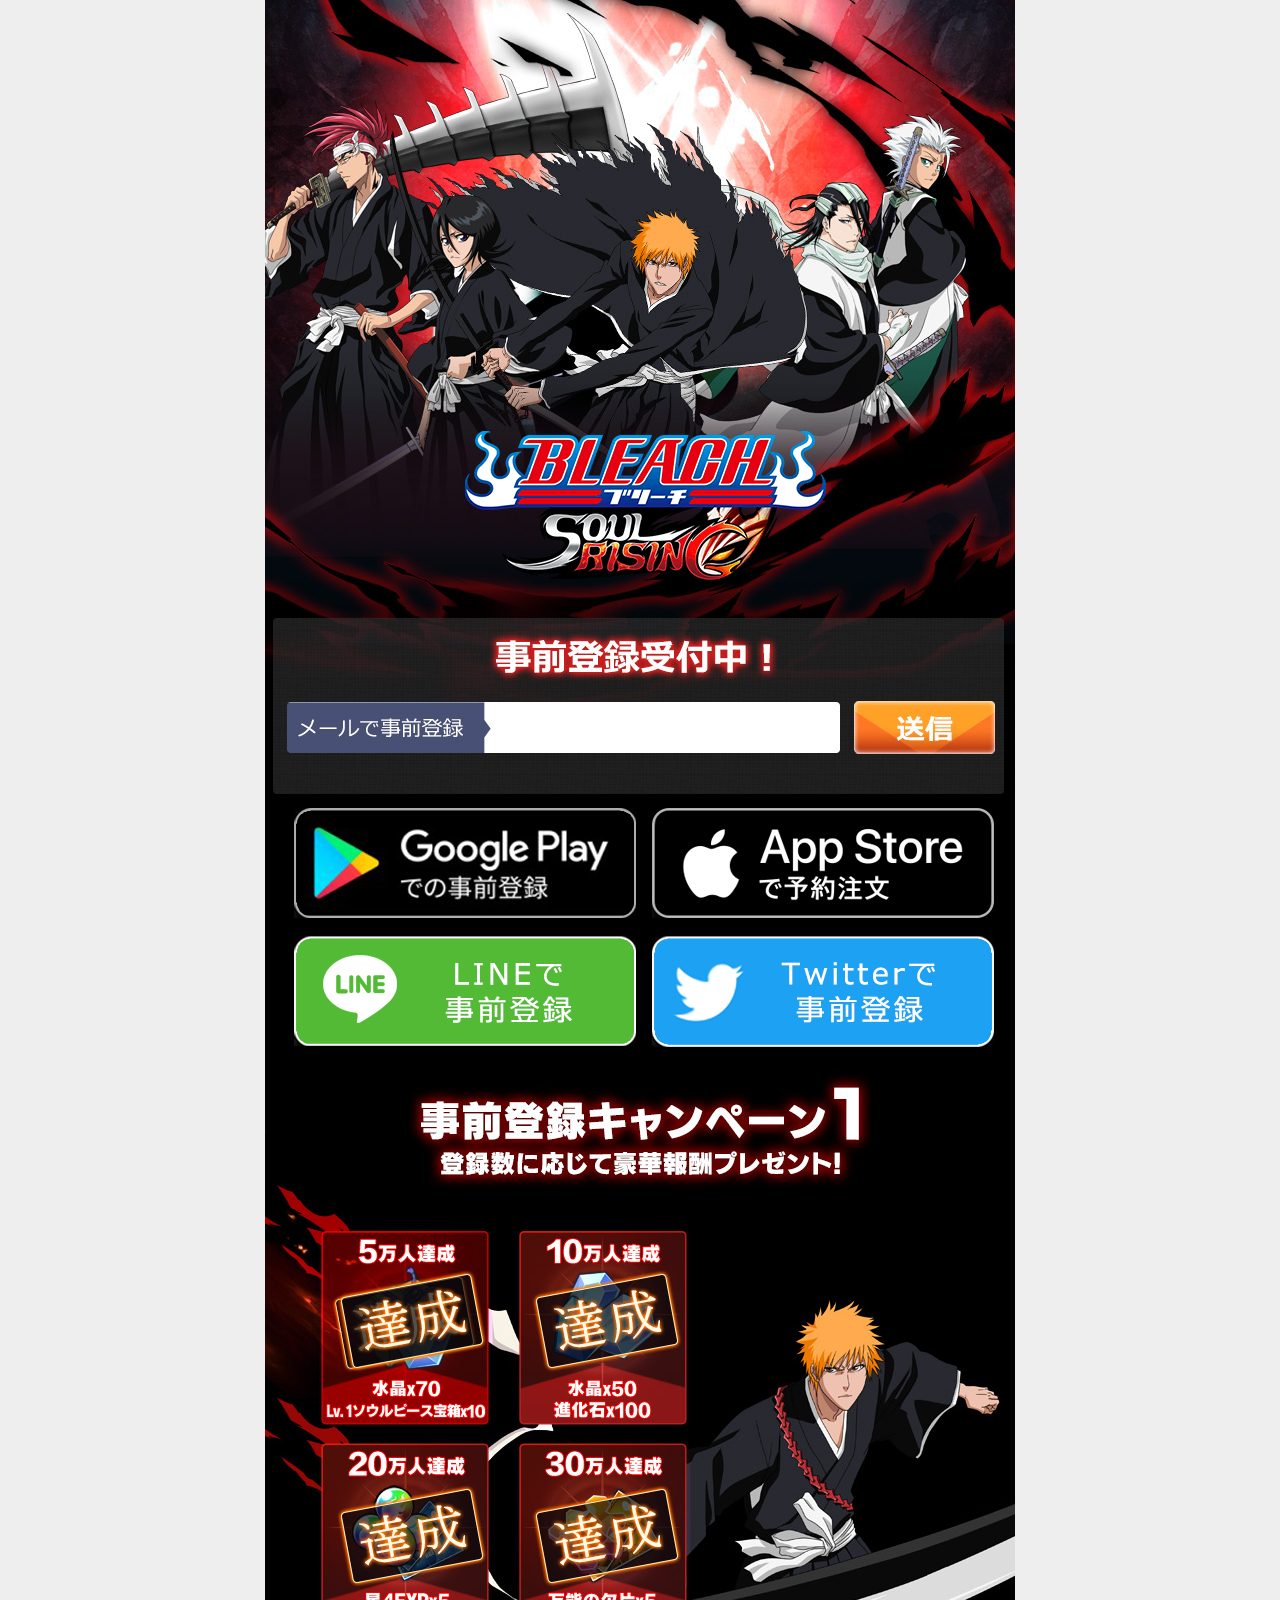
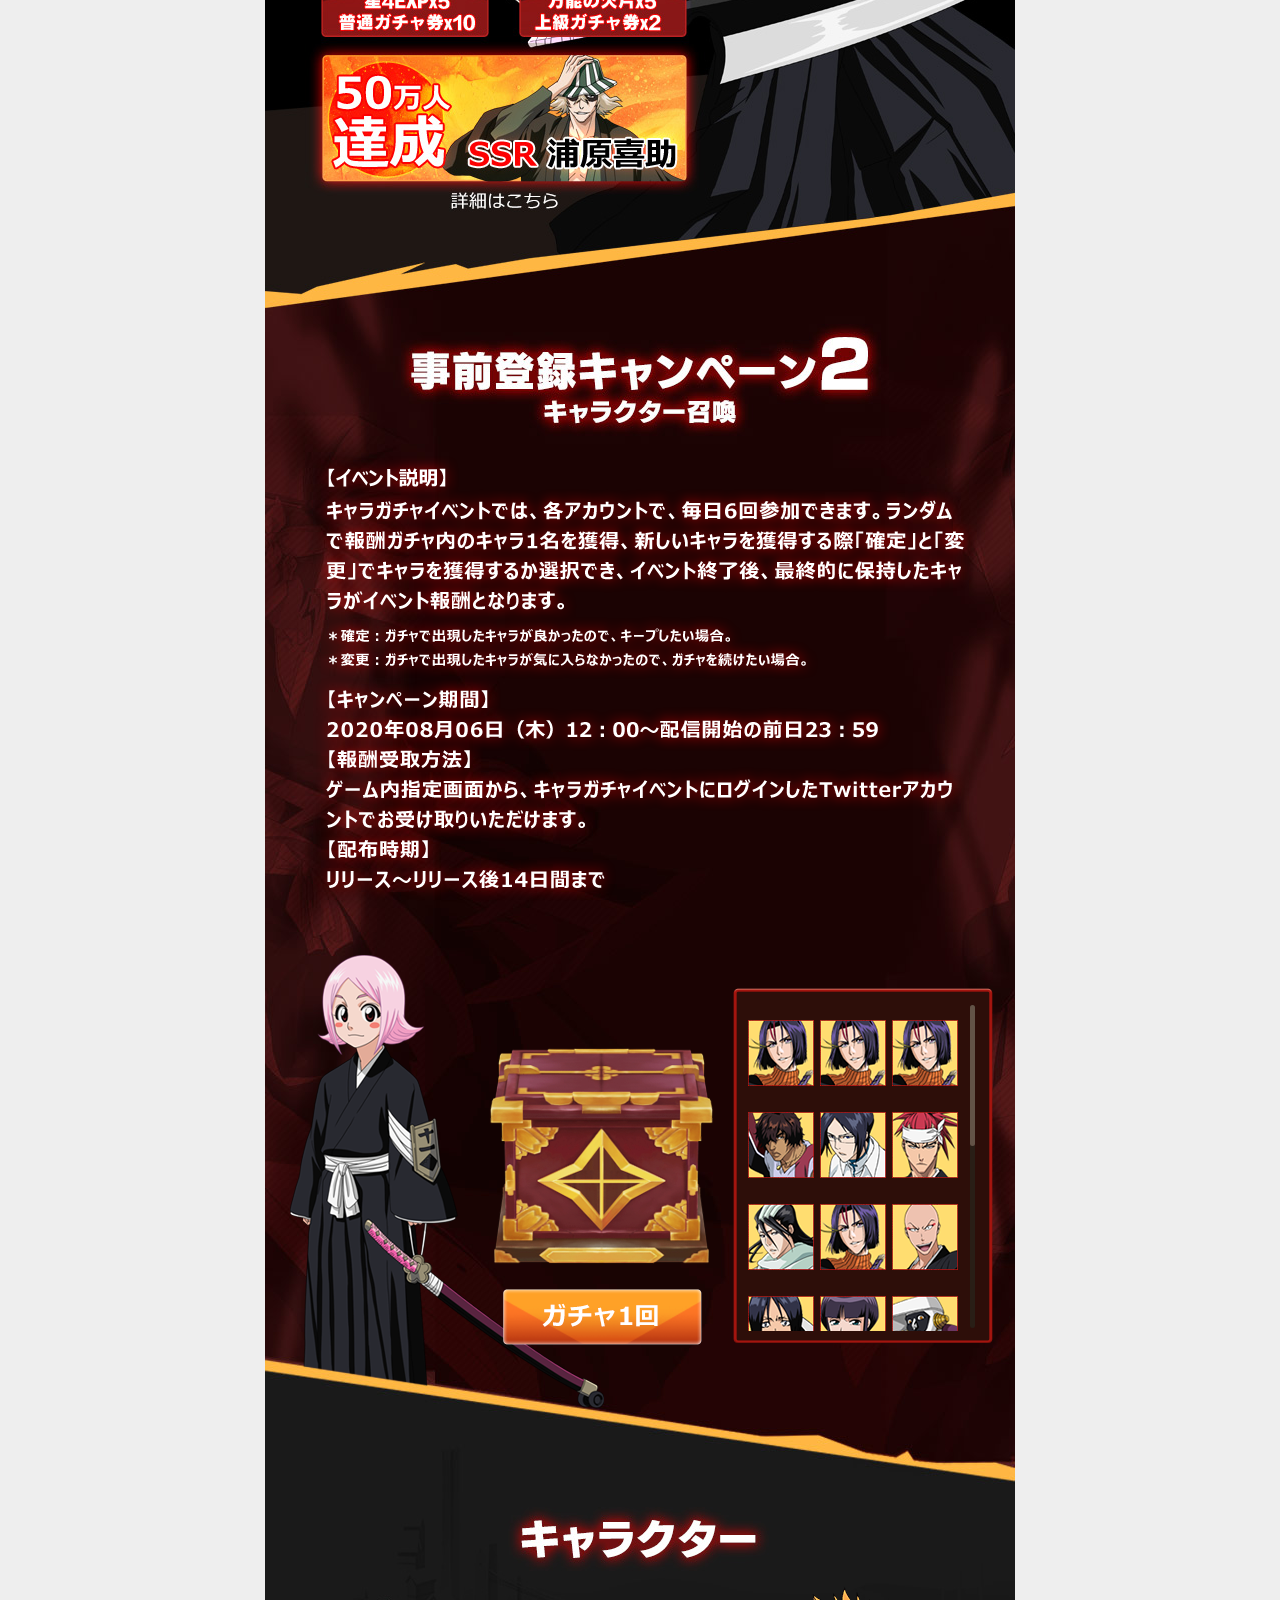
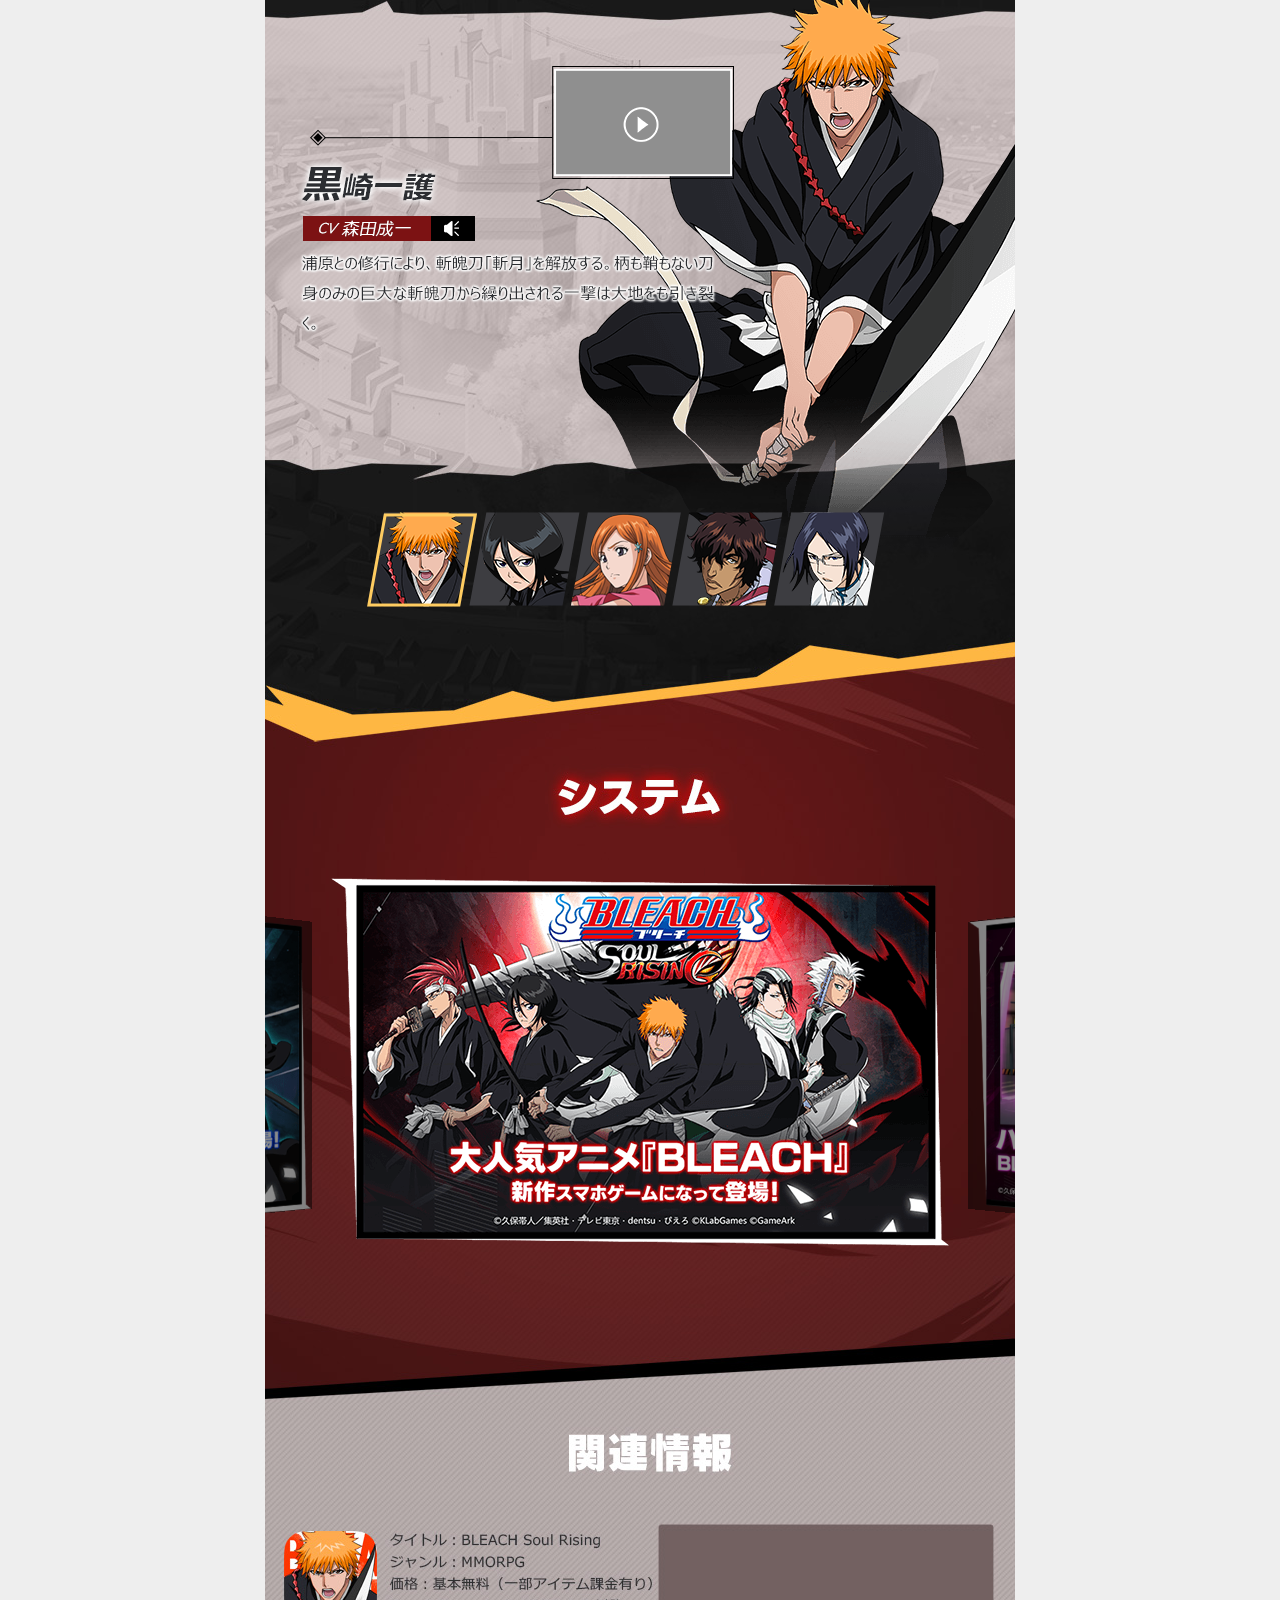
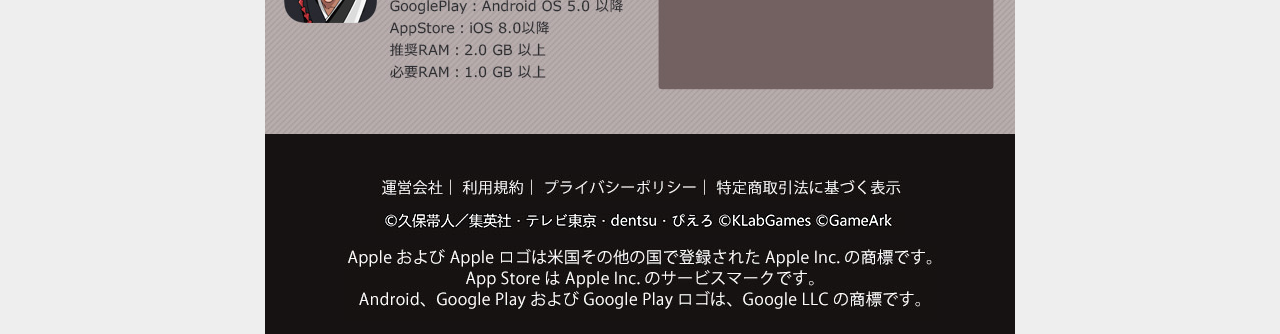
==== index.html @ 1d44ab7c "s" ====
<!DOCTYPE html>    
<html>
<head>
<meta charset="utf-8" />
<meta name="viewport" content="width=device-width,initial-scale=1, maximum-scale=1, minimum-scale=1, user-scalable=no">
<meta name="keywords" content=""/>
<meta name="description" content="">
<title>日文死神111</title>

<link rel="stylesheet" href="css/swiper-bundle.min.css">
<style>
	/* .scrollwrap{width:264px; padding-top:17px;height:358px; background:yellowgreen; position:absolute;top:20px;right:20px;box-sizing:border-box;z-index:2;}  */
	.scrollwrap{width:264px; padding-top:17px;height:358px; background:url(images/scroll_bg_03.png); position:absolute;top:685px;right:20px;box-sizing:border-box;z-index:2;}
    .scrollone  {width:230px;height: 329px;}
    .scrollone .swiper-slide {height: auto; -webkit-box-sizing: border-box; box-sizing: border-box; padding: 0x; font-size: 18px;}
    .scrollone .swiper-slide p img{margin-right:6px;margin-bottom:3px;}
  </style>
<link rel="stylesheet" type="text/css"  href="css/colorbox.css">
<link rel="stylesheet" type="text/css" href="css/index.css" />
</head>
<body>
		<!--点击发送信息没input输入-->
	<div class="tc_wrong">    
		<div class="closed"><img src="images/close.png" alt=""></div>
	</div>
	<!--点击发送信息没input没有输入-->
	<div class="tc_loser" >    
		<div class="closed"><img src="images/close.png" alt=""></div>
	</div>

	<div class="tc_loser_red">    
		<div class="closed"><img src="images/close.png" alt=""></div>
	</div>
	<!--点击发送信息input输入内容-->
	<div class="tc_succes">    
		<div class="closed"><img src="images/close.png" alt=""></div>
		<div class="tc_ico">
			<a href="#" style="margin-right:10px;"> <img src="images/tc_lose_img1.png"/></a><a href="#"><img src="images/tc_lose_img2.png"/></a>
		</div>
	</div>
	<!--达成部分下面详细信息-->
	<div class="tc_detail" >    
		<div class="closed"><img src="images/close.png" alt=""></div>
	</div>
	<!--没有登录twitter提示-->
	<div class="tc_twitter" >    
		<div class="closed"><img src="images/close.png" alt=""></div>
		<div class="btn_twitter">
			<img src="images/twitter.png"/>
		</div>
	</div>
	<!--今日达到上限提示-->
	<div class="tc_topvalue">    
		<div class="closed"><img src="images/close.png" alt=""></div>
	</div>
	<!--需要确认提示-->
	<div class="tc_confirm" >    
		<div class="closed"><img src="images/close.png" alt=""></div>
		<div class="btn_confirm">
			<img src="images/tc_btn_sure.png"/><img src="images/tc_btn_quxiao.png"/>
		</div>
	</div>

	<!--需要确认提示1-->
	<div class="tc_confirm_1" >    
		<div class="closed"><img src="images/close.png" alt=""></div>
		<div class="btn_confirm">
			<img src="images/tc_btn_sure.png"/><img src="images/tc_btn_quxiao.png"/>
		</div>
	</div>

	<div class="masked"></div>
	<div class="login_box">    
		<div class="closed"><img src="images/close.png" alt=""></div>
		<div class="login_content" >
			<div  class="login_left"><img src="images/small_tip1.png"/><img src="images/card_01.png"/></div>
			<div  class="login_center"><img src="images/small_tip2.png"/><img src="images/card_02.png"/></div>
			<div  class="login_right">
				<p><a href="#" ><img src="images/tc_ico_sure.png"/></a></p>
				<p><a href="#"><img src="images/tc_ico_change.png"/></a></p>
			</div>

		</div>
	</div>
	<!--第一屏幕 --> 
	<div class="page1" id="section1">
		<div class="logo animated  fadeInDown"><a href="index.html"><img src="images/logo.png"></a></div>
		<div class="input1" >
            <P ><input name="" type="text"  class="text_content1"/></P>
        </div>
		<div class="login_btn"><a class="send" href="javascript:void(0)"></a></div>
        <div class="page1_ico_bg">
			<a href="#" target="_blank" class="one1"><img src="images/phone_btn_gg.png"/></a>
			<a href="#" target="_blank" class="one2"><img src="images/phone_btn_app.png" /></a>
			<a href="#" target="_blank" class="one3"><img src="images/phone_btn_line.png"/></a>
			<a href="#" target="_blank" class="one3"><img src="images/phone_btn_twitter.png"/></a>
        </div>
	</div>
	<!--第二屏幕 --> 
	<div class="page2" id="section2">
		<div class="da_cheng01"><img src="images/dacheng.png" ></div>
		<div class="da_cheng02"><img src="images/dacheng.png" ></div>
		<div class="da_cheng03"><img src="images/dacheng.png" ></div>
		<div class="da_cheng04"><img src="images/dacheng.png" ></div> 
		<div class="details"><a href="javascript:void(0)"></a></div> 
	</div>
	<!--第三屏幕 --> 
	<div class="page3" id="section3">
		<div class="box_video">
			<div class="click_btn"><img src="images/box_btn.png"></div>
			<div class="text"><img src="images/text.png"></div>
			<div class="box_img"><img src="images/box_one.png"></div>
			<div class="card_role">
				<img src="images/role_01.png">
			</div>
		</div>
		<div class="scrollwrap">
			<div class="swiper-container scrollone">
				<div class="swiper-wrapper">
				<div class="swiper-slide">
					<p><img src="images/8.png"><img src="images/8.png"><img src="images/8.png"></p>
					<p><img src="images/4.png"><img src="images/5.png"><img src="images/6.png"></p>
					<p><img src="images/7.png"><img src="images/8.png"><img src="images/9.png"></p>
					<p><img src="images/10.png"><img src="images/11.png"><img src="images/12.png"></p>
					<p><img src="images/13.png"><img src="images/14.png"><img src="images/15.png"></p>
					<p><img src="images/16.png"><img src="images/17.png"><img src="images/18.png"></p>
					<p><img src="images/19.png"><img src="images/20.png"><img src="images/21.png"></p>
					<p><img src="images/22.png"><img src="images/23.png"></p>
				</div>
				</div>
				<!-- Add Scroll Bar -->
				<div class="swiper-scrollbar"></div>
			</div>
		  </div>
    </div>
	<!--第四屏幕 --> 
	<div class="page4" id="section4">
		<div class="main_center">
			<div class="game_roles">
				<div class="swiper-container roles_wrap">
					<div class="swiper-wrapper">
						<div class="swiper-slide slide1">
							<div class="role_info">
								<a class="videoBtn  video1" href="https://v.qq.com/iframe/player.html?vid=o0892o8pdxt&tiny=0&auto=0" ><img src="images/video_bg.png"></a>
							</div>
							<div class="role_jineng role_jineng1">
								<a href="javascript:void(0)"  class="video audio0" ></a>
								
							</div>
							<img src="images/page3_renwu_01.png" class="role_img1 role_img"/>
						</div>
						<div class="swiper-slide slide2">
							<div class="role_info">
								 <a class="videoBtn  video1" href="https://v.qq.com/iframe/player.html?vid=o0892b658h4&tiny=0&auto=0" ><img src="images/video_bg.png"></a>
							</div>
							<div class="role_jineng role_jineng2">
							   <a href="javascript:void(0)"  class="video audio1"></a>
							</div>
							<img src="images/page3_renwu_02.png" class="role_img2 role_img"/>
						</div>
						<div class="swiper-slide slide3">
							<div class="role_info">
								 <a class="videoBtn  video1" href="https://v.qq.com/iframe/player.html?vid=f0369vjbire&tiny=0&auto=0" ><img src="images/video_bg.png"></a>
							</div>
							<div class="role_jineng role_jineng3">	<a href="javascript:void(0)"  class="video audio2"></a></div>
							<img src="images/page3_renwu_03.png" class="role_img3 role_img"/>
						</div>
						<div class="swiper-slide slide4">
							<div class="role_info">
								<a class="videoBtn  video1" href="https://v.qq.com/iframe/player.html?vid=b08922rmpab&tiny=0&auto=0" ><img src="images/video_bg.png"></a>
							</div>
							<div class="role_jineng role_jineng4">	<a href="javascript:void(0)"  class="video audio3"></a></div>
							<img src="images/page3_renwu_04.png" class="role_img4 role_img"/>
						</div>
						<div class="swiper-slide slide5">
							<div class="role_info">
								<a class="videoBtn  video1" href="https://v.qq.com/iframe/player.html?vid=g0892vx3985&tiny=0&auto=0" ><img src="images/video_bg.png"></a>
							</div>
							<div class="role_jineng role_jineng5">	<a href="javascript:void(0)"  class="video audio4"></a></div>
							<img src="images/page3_renwu_05.png" class="role_img5 role_img"/>
						</div>
						
					</div>
					<!-- <div class="swiper-button-next"></div>
					<div class="swiper-button-prev"></div> -->
				</div>
				<div class="swiper_list">
					<ul class="swiper_dock_list">
						<li> 
							<a href="javascript:void(0)"><img class="icon on " src="images/small_hover_01.png"/></a>
						</li>
						<li>
							<a href="javascript:void(0)"><img class="icon" src="images/small_hover_02.png"/></a>
						</li>
						<li>
							<a href="javascript:void(0)"><img class="icon" src="images/small_hover_03.png"/></a>
						</li>
						<li>
							<a href="javascript:void(0)"><img class="icon" src="images/small_hover_04.png"/></a>
						</li>
						<li>
							<a href="javascript:void(0)"><img class="icon" src="images/small_hover_05.png"/></a>
						</li>
		
					</ul>
				</div>
			</div>
		</div>
	</div>
	<!--第五屏幕 --> 
	 <div class="page5" id="section5">
		<div class="main_center">
			<div class="swiper-container box3">
				<div class="swiper-wrapper">
				  <div class="swiper-slide"><img src="images/fot_pic1.png" data-url="#"> </div>
				  <div class="swiper-slide"><img src="images/fot_pic2.png" data-url="#"> </div>
				  <div class="swiper-slide"><img src="images/fot_pic3.png" data-url="#"></div>
				  <div class="swiper-slide"><img src="images/fot_pic4.png" data-url="#"></div>
				  <div class="swiper-slide"><img src="images/fot_pic5.png" data-url="#"> </div>
				</div>
				<div class="swiper-pagination"></div>
			  </div>
			</div>
		</div>
	</div> 
	<!--第六屏幕 --> 
	<div class="page6" id="section6">
	  <div class="main_center">
			<div class='twitter_box'>
				<iframe src="https://twitter.com/iryu_cone" style="border: medium none; overflow: hidden; width:100%; height:100%;" allowtransparency="true" frameborder="0" ></iframe>
			</div></div>
	</div>
	<!--第七屏幕 --> 
	<div class="page7">
		<div class="flex">
			<div class="footer_nav">
				<a href="http://www.koramgame.co.jp/?act=service.aboutus" target="_blank"><img src="images/footer_nav_01.jpg"></a> 
				<a href="http://www.koramgame.co.jp/?act=service.terms" target="_blank"><img src="images/footer_nav_02.jpg"></a> 
				<a href="http://www.koramgame.co.jp/?act=service.privacy" target="_blank"><img src="images/footer_nav_03.jpg"></a> 
				<a href="http://www.koramgame.co.jp/?act=service.sfyq" target="_blank"><img src="images/footer_nav_04.jpg"></a>
			</div>
		   <div><img src="images/footer_01.jpg"></div>
		   <div><img src="images/footer_02.jpg"></div>
	 </div>
	<div id="top-back"><a href="#section1">頂部</a></div> 
	<script type="text/javascript" src="js/jquery-1.10.1.min.js"></script>
	<script type="text/javascript" src="js/swiper-bundle.min.js"></script>
	<script type="text/javascript" src="js/jquery.colorbox.js"></script>
	<script type="text/javascript" src="js/common.js"></script>  
	<script>
		var swiper = new Swiper('.box3', {
        effect: 'coverflow',
        grabCursor: true,
        centeredSlides: true,
		slidesPerView: 'auto',
		pagination: '.swiper-pagination',
        paginationClickable: true,
        loop : true,
        initialSlide :0
    });
		var swiper1 = new Swiper('.scrollone', {
		direction: 'vertical',
		slidesPerView: 'auto',
		freeMode: true,
		scrollbar: {
			el: '.swiper-scrollbar',
			//	hide: true,
		},
		mousewheel: true,
		});
	</script>
</body>
</html>
---- css/colorbox.css ----
/*
    Colorbox Core Style:
    The following CSS is consistent between example themes and should not be altered.
*/
#colorbox, #cboxOverlay, #cboxWrapper{position:absolute; top:0; left:0; z-index:999999; overflow:hidden; -webkit-transform: translate3d(0,0,0);}
#cboxWrapper {max-width:none;}
#cboxOverlay{position:fixed; width:100%; height:100%;}
#cboxMiddleLeft, #cboxBottomLeft{clear:left;}
#cboxContent{position:relative;}
#cboxLoadedContent{overflow:hidden; -webkit-overflow-scrolling: touch;}
#cboxTitle{margin:0;}
#cboxLoadingOverlay, #cboxLoadingGraphic{position:absolute; top:0; left:0; width:100%; height:100%;}
#cboxPrevious, #cboxNext, #cboxClose, #cboxSlideshow{cursor:pointer;}
.cboxPhoto{float:left; margin:auto; border:0; display:block; max-width:none; -ms-interpolation-mode:bicubic;}
.cboxIframe{width:100%; height:100%; display:block; border:0; padding:0; margin:0;}
#colorbox, #cboxContent, #cboxLoadedContent{box-sizing:content-box; -moz-box-sizing:content-box; -webkit-box-sizing:content-box;}

/* 
    User Style:
    Change the following styles to modify the appearance of Colorbox.  They are
    ordered & tabbed in a way that represents the nesting of the generated HTML.
*/
#cboxOverlay{background:#000; opacity: 0.9; filter: alpha(opacity = 90);}
#colorbox{outline:0;}
    #cboxContent{margin-top:32px; overflow:visible;/* background:#000;*/}
      /*  .cboxIframe{background:#fff;}*/
        #cboxError{padding:50px; border:1px solid #ccc;}
        #cboxLoadedContent{/*background:#000;*/ padding:1px;}
        #cboxLoadingGraphic{background:url(images/loading.gif) no-repeat center center;}
        #cboxLoadingOverlay{background:#000;}
        #cboxTitle{position:absolute; top:-22px; left:0; color:#000;}
        #cboxCurrent{position:absolute; top:-22px; right:205px; text-indent:-9999px;}

        /* these elements are buttons, and may need to have additional styles reset to avoid unwanted base styles */
        #cboxPrevious, #cboxNext, #cboxSlideshow, #cboxClose {border:0; padding:0; margin:0; overflow:visible; text-indent:-9999px; width:20px; height:20px; position:absolute; top:-20px; background: url(../images/controls.png) no-repeat 0 0;}
        
        /* avoid outlines on :active (mouseclick), but preserve outlines on :focus (tabbed navigating) */
        #cboxPrevious:active, #cboxNext:active, #cboxSlideshow:active, #cboxClose:active {outline:0;}

        #cboxPrevious{background-position:0px 0px; right:44px;}
        #cboxPrevious:hover{background-position:0px -25px;}
        #cboxNext{background-position:-25px 0px; right:22px;}
        #cboxNext:hover{background-position:-25px -25px;}
        #cboxClose{background-position:-50px 0px; right:0;}
        #cboxClose:hover{background-position:-50px -25px;}
        .cboxSlideshow_on #cboxPrevious, .cboxSlideshow_off #cboxPrevious{right:66px;}
        .cboxSlideshow_on #cboxSlideshow{background-position:-75px -25px; right:44px;}
        .cboxSlideshow_on #cboxSlideshow:hover{background-position:-100px -25px;}
        .cboxSlideshow_off #cboxSlideshow{background-position:-100px 0px; right:44px;}
        .cboxSlideshow_off #cboxSlideshow:hover{background-position:-75px -25px;}
---- css/index.css ----
﻿@charset "utf-8";
html,
body {
  position: relative;
  height: 100%;
}

body {
  background: #eee;
  font-family: Helvetica Neue, Helvetica, Arial, sans-serif;
  font-size: 14px;
  color: #000;
  margin: 0;
  padding: 0;
}
/*body{ margin:0; padding:0; font:normal 100% "Microsoft YaHei",\5b8b\4f53,Arial, Helvetica, sans-serif; -webkit-tap-highlight-color: rgba(0,0,0,0);}
 div,p,ul,ol,li,dl,dt,dd,h1,h2,h3,h4,h5,h6,form,input,select,textarea,table,td{ margin:0; padding:0;}.clearfix:after {content:"";display:block;height:0;clear:both;} 
.clearfix {zoom:1;}
.pub_clr{clear:both;font-size:0;height:0;line-height:0;overflow:hidden;}
.auto{left: 50%; -webkit-transform:translate(-50%,0); -moz-transform:translate(-50%,0); -ms-transform:translate(-50%,0); -o-transform:translate(-50%,0); transform:translate(-50%,0);}
.box_justify{ display: -webkit-box; display: -moz-box; display: -o-box; display: -ms-box; -webkit-box-pack:justify; -moz-box-pack:justify; -o-box-pack:justify; -ms-box-pack:justify; box-pack:justify;} */
area{outline:none;}
img{ border:0;}
ol,ul,li{list-style:none;}
a{ text-decoration:none; outline:none;}
.closed{position: absolute;top:6px; right:8px;}
.closed img{transition: all 0.3s;}
.closed img:hover{transform:rotate(90deg);}
/*第一屏*/
body{ max-width: 750px; width: 750px; font-size: 14px; margin:0 auto;}
.page1{width:750px; height:1068px;background: url(../images/phone_bg_01.jpg); position: relative;}
.page1_ico_bg{width:750px; position: absolute; top: 803px; left: 0px; display: flex; justify-content:space-between; flex-wrap: wrap;}
.logo{position: absolute; top:426px; left: 200px;}
.input1 {height: 44px; width: 309px;position: absolute; top: 705px;left: 248px; }
.text_content1{width:309px; height:44px; line-height:44px; background:none; font-size:24px; float:left; border:none; overflow:hidden; text-align:center; }
.login_btn a{position: absolute;top: 699px; left: 613px; width: 122px; height: 42px; display: block;}
/*第二屏*/
.page2{width:750px; height:832px;background: url(../images/phone_bg_02.jpg); position: relative;}
.da_cheng01{position:absolute; top:200px; left:70px; width:149px; height:105px;}
.da_cheng02{position:absolute; top:200px; left:265px;width:149px; height:105px;}
.da_cheng03{position:absolute; top:415px; left:70px;width:149px; height:105px; }
.da_cheng04{position:absolute; top:415px; left:265px; width:149px; height:105px;}
.details a{position:absolute; top:712px; left:94px; width:317px; height:58px; display: block; cursor: pointer; z-index:10;}
/*第三屏*/

.click_btn{position:absolute; bottom:148px; left: 220px; z-index:3;}
.box_img{position:absolute; bottom:220px; left: 220px;z-index:3;}
.text{position: absolute; top:144px; left: 41px;z-index:1;}

/*第四屏*/
.main_center{width: 750px;position: relative;margin: 0 auto;}
.page4{width:750px; height:850px;background: url(../images/phone_bg_04.jpg); position: relative;margin-top:-1px;}
.game_roles{width:750px; height:800px; position:relative; }
.game_roles .swiper-slide{width:640px; height:864px; position:relative;}
.role_info{position:absolute; top:153px; left:30px; z-index:1000;width:496px; opacity:0; -webkit-transform:translate(-100%, 0); transform:translate(-100%, 0); -webkit-transition:all 0.3s; transition:all 0.3s; z-index:99;}
.role_jineng1 {width:426px;  height:213px; position:relative; z-index:1000;top:240px;margin-left:30px; background:url(../images/yinpin_01.png); opacity:0;  -webkit-transform:translate(-100%, 0); transform: translate(-100%, 0); -webkit-transition:all 0.3s; transition:all 0.3s;}
.role_jineng2 {width:426px; height:213px;  position:relative; z-index:1000; top:240px;margin-left:30px; background:url(../images/yinpin_02.png); opacity:0;  -webkit-transform:translate(-100%, 0); transform: translate(-100%, 0); -webkit-transition:all 0.3s; transition:all 0.3s;}
.role_jineng3 {width:426px; height:213px;  position:relative; z-index:1000;top:240px; margin-left:30px;background:url(../images/yinpin_03.png); opacity:0;  -webkit-transform:translate(-100%, 0); transform: translate(-100%, 0); -webkit-transition:all 0.3s; transition:all 0.3s;}
.role_jineng4 {width:426px; height:213px; position:relative;  z-index:1000;top:240px;margin-left:30px;background:url(../images/yinpin_04.png); opacity:0;  -webkit-transform:translate(-100%, 0); transform: translate(-100%, 0); -webkit-transition:all 0.3s; transition:all 0.3s;}
.role_jineng5 {width:426px; height:213px;  position:relative;  z-index:1000;top:240px;margin-left:30px; background:url(../images/yinpin_05.png); opacity:0;  -webkit-transform:translate(-100%, 0); transform: translate(-100%, 0); -webkit-transition:all 0.3s; transition:all 0.3s;}
.page_4 .swiper-button-next{background:url(../images/right_row.png);width:72px; height:101px; position: absolute; top: 460px;right:150px;}
.page_4 .swiper-button-prev{background:url(../images/left_row.png);width:72px; height:101px;position: absolute; top: 460px;left:150px;}
.role_img1{position:absolute; top:0px; right:0px; opacity:0;  -webkit-transform:translate(100%, 0); transform: translate(100%, 0); -webkit-transition:all 0.3s; transition:all 0.3s;}
.role_img2{position:absolute; top:0px; right:0px; opacity:0; -webkit-transform:translate(100%, 0); transform: translate(100%, 0); -webkit-transition:all 0.3s; transition:all 0.3s;}
.role_img3{position:absolute; top:0px; right:0px; opacity:0; -webkit-transform:translate(100%, 0); transform: translate(100%, 0); -webkit-transition:all 0.3s; transition:all 0.3s;}
.role_img4{position:absolute; top:0px; right:0px; opacity:0; -webkit-transform:translate(100%, 0); transform: translate(100%, 0); -webkit-transition:all 0.3s; transition:all 0.3s;}
.role_img5{position:absolute; top:0px; right:0px; opacity:0; -webkit-transform:translate(100%, 0); transform: translate(100%, 0); -webkit-transition:all 0.3s; transition:all 0.3s;}

.game_roles .swiper_dock_list li:nth-child(1),.game_roles .swiper_dock_list li:nth-child(2),.game_roles .swiper_dock_list li:nth-child(3),.game_roles .swiper_dock_list li:nth-child(4),.game_roles .swiper_dock_list li:nth-child(5){width:111px; height:94px; cursor:pointer; }
.game_roles .swiper_dock_list li:nth-child(1){position: absolute; top:5px; left:2px;}
.game_roles .swiper_dock_list li:nth-child(2){position: absolute; top:5px; left:104px;}
.game_roles .swiper_dock_list li:nth-child(3){position: absolute; top:5px; left:205px;}
.game_roles .swiper_dock_list li:nth-child(4){position: absolute; top:5px; left:308px;}
.game_roles .swiper_dock_list li:nth-child(5){position: absolute; top:5px; left:409px;}
.game_roles .swiper_dock_list li img{display:none;}
.game_roles .swiper_dock_list li .icon.on{display:block;}
.game_roles .swiper-slide-active .role_info{-webkit-transform: translate(0, 0); transform: translate(0, 0); -webkit-transition: all 0.3s; transition: all 0.3s; opacity:1;}
.game_roles .swiper-slide-active .role_img{opacity:1; -webkit-transform:translate(0, 0); transform: translate(0, 0); -webkit-transition: all 0.3s; transition: all 0.3s;}
.game_roles .swiper-slide-active .role_jineng{opacity:1; -webkit-transform:translate(0, 0); transform: translate(0, 0); -webkit-transition: all 0.5s; transition: all 0.5s;}
a.video{    position: absolute; top: 71px;left: 135px;width: 50px;height: 30px;display: block;cursor: pointer;}
.swiper_list{position:absolute;bottom:90px;left:100px;}
/* .main_tro{position: absolute; top:190px; left: 15px; width:708px; height: 544px; }
.main_tro .page4_tro_swiper{width:708px; height:441px ;}
.main_tro .swiper-pagination{position:relative;width:708px; display: flex;}
.page4_pagination span{display:block;width:185px; height:107px;opacity:1; border-radius:0; background:none}
.page4_pagination span.swiper-pagination-bullet-active{display:block;width:185px; height:107px; opacity:0.9;box-shadow:0 0 10px #000;}
 */
/*第五屏*/
.page5{ background:url(../images/phone_bg_05.jpg) center center no-repeat; height:556px; padding-top:100px;margin-top:-1px;}
.box3 {width: 750px;padding-bottom:30px;margin:0 auto;}
.box3 .swiper-slide {background-position: center;background-size: cover;width:620px;height: 368px;/*cursor:e-resize*/ margin:30px 0;}
.box3 .swiper-slide img{width:620px;height: 368px;}
.box3 .swiper-pagination-bullet {width:12px;height:12px;cursor:pointer;overflow:hidden;display:inline-block;margin:0 10px;opacity:1;	background:url(../images/active_hover1.png) no-repeat;font-size: 0;}
.box3 .swiper-pagination-bullet-active {	background:url(../images/active_hover.png) no-repeat;width:68px;border-radius:0%;}
/*第六屏幕*/ 
.page6{ background:url(../images/phone_bg_06.jpg) center center no-repeat; height:331px;margin-top:-1px;}
.twitter_box{width:319px; height: 156px; position: absolute; top:124px;right:30px;}
/*第七屏幕*/  
.page7{width:100%;height:160px;background:#161212; padding-top:40px;}
.page7 .flex{ text-align: center;}
.page7 div{margin-bottom: 8px;}
/*返回顶部*/ 

/*各种弹框*/ 
.masked{background: rgba(0,0,0,0.8);position: fixed; display:none;width:100%;height:100%;left:0;top:0; z-index:11;}
.login_box{width: 600px;position: fixed;color:#fff;top:50%;left:50%;transform:translate(-50%,-50%);padding:20px;display:none;z-index:12; transition: all 0.3s;}
.login_content{width:600px; margin:0 auto; display: flex; justify-content: space-between;}
.closed{float: right; height: 50px;margin-bottom: 10px;}
.closed img{transition: all 0.3s;}
.closed img:hover{transform:rotate(90deg);}


.tc_loser{width: 366px; height:67px;background:url(../images/tc_cg_tip.png) no-repeat;position: fixed;color:#fff;top:50%;left:50%;transform:translate(-50%,-50%);z-index:12; transition: all 0.3s; display: none;}
.tc_loser_red{width: 366px; height:67px;background:url(../images/tc_cg_red.png)  no-repeat;position: fixed;color:#fff;top:50%;left:50%;transform:translate(-50%,-50%);z-index:12; transition: all 0.3s;display: none;}

.tc_twitter{width: 368px; height:172px;background:url(../images/tc_bg_43.png)  no-repeat;position: fixed;color:#fff;top:50%;left:50%;transform:translate(-50%,-50%);z-index:12; transition: all 0.3s;display: none;}
.btn_twitter{display: flex;width: 363px; justify-content: center; margin-top: 100px;}

.tc_topvalue{width: 368px; height:67px;background:url(../images/tc_bg_50.png)  no-repeat;position: fixed;color:#fff;top:50%;left:50%;transform:translate(-50%,-50%);z-index:12; transition: all 0.3s;display: none;}



/*后面添加的样式都在这里*/


  .tc_detail{width: 588px; height:638px;background:url(../images/tc_detail.png)  no-repeat;position: fixed;color:#fff;top:50%;left:50%;transform:translate(-50%,-50%);z-index:12; transition: all 0.3s;display: none;}

  .tc_confirm_1{width: 366px; height:162px;background:url(../images/tc_tip.png)  no-repeat;position: fixed;color:#fff;top:50%;left:50%;transform:translate(-50%,-50%);z-index:12; transition: all 0.3s;display: none;}
  .btn_confirm{display: flex;width: 363px; justify-content: center; margin-top: 100px;}


.tc_confirm{width: 366px; height:162px;background:url(../images/tc_fim.png)  no-repeat;position: fixed;color:#fff;top:50%;left:50%;transform:translate(-50%,-50%);z-index:12; transition: all 0.3s;display: none;}
.btn_confirm{display: flex;width: 363px; justify-content: center; margin-top: 100px;}
  

.tc_succes{width: 366px; height:242px;background:url(../images/tc_succes.png)  no-repeat;position: fixed;color:#fff;top:50%;left:50%;transform:translate(-50%,-50%);z-index:12; transition: all 0.3s;display: none;}
.tc_ico{display: flex;width: 366px; justify-content: center; margin-top: 168px;}

.tc_wrong{width: 366px; height:113px;background:url(../images/tc_wrong.png)  no-repeat;position: fixed;color:#fff;top:50%;left:50%;transform:translate(-50%,-50%);z-index:12; transition: all 0.3s;display: none;}



.scrollone  {width:230px;height: 329px;}
.scrollone .swiper-slide {height: auto; -webkit-box-sizing: border-box; box-sizing: border-box; padding: 0x;}
.scrollone .swiper-slide p img{margin-right:6px;margin-bottom:3px;}
.game_roles .swiper_dock_list{ width:520px; height:101px;position:relative;background:url(../images/small_btn_03.png) no-repeat; z-index:10; margin:0 auto;}

/* .nav_ico{position: absolute; left: 0;top:0;width:79px; height: 79px; cursor: pointer;;}
.sidenav  a{  display:block; height:27px;}
.sidenav  a.nav_01{position:absolute; top:9px; left:14px;width:99px; background:url(../images/nav_01.png) no-repeat;}
.sidenav  a.nav_02{position:absolute; top:62px; left:14px;width:218px; background:url(../images/nav_02.png) no-repeat;}
.sidenav  a.nav_03{position:absolute; top:123px; left:14px;width:137px;  background:url(../images/nav_03.png) no-repeat;}
.sidenav  a.nav_04{position:absolute; top:187px; left:14px;width:105px;  background:url(../images/nav_04.png) no-repeat;}
.sidenav a.nav_05{position:absolute; top:248px; left:14px;width:106px;  background:url(../images/nav_05.png) no-repeat;}
.sidenav  a.nav_01:hover,.sidenav  a.nav_01.on{ background:url(../images/nav_01_hover.png) no-repeat;}
.sidenav  a.nav_02:hover,.sidenav  a.nav_02.on{ background:url(../images/nav_02_hover.png) no-repeat;}
.sidenav  a.nav_03:hover,.sidenav  a.nav_03.on{ background:url(../images/nav_03_hover.png) no-repeat;}
.sidenav  a.nav_04:hover,.sidenav  a.nav_04.on{ background:url(../images/nav_04_hover.png) no-repeat;}
.sidenav  a.nav_05:hover,.sidenav  a.nav_05.on{ background:url(../images/nav_05_hover.png) no-repeat;}
.sidenav { height: 316px; width: 0px; position: fixed; z-index: 111111; top: 0;  left: 80px; background: url(../images/nav_bg_02.png) no-repeat; 
 overflow-x: hidden; transition: 0.5s;  padding-top: 60px;}
.sidenav a {text-decoration: none;font-size: 25px; color: #fff;display: block;transition: 0.3s;}
.sidenav a:hover, .offcanvas a:focus{color: #f1f1f1;}
.sidenav .closebtn {position: absolute; top: 0;right: 25px; font-size: 46px; margin-left: 50px;}
@media screen and (max-height: 450px) {.sidenav {padding-top: 15px;}.sidenav a {font-size: 18px;}}
#inline_content{ background:url(../images/input_cg.jpg);width:790px; height: 416px; overflow: hidden; position:relative;}
.one{position:absolute; bottom:10px;left:10px; }
.two{position:absolute; bottom:10px; left:210px;}
.three{position:absolute; bottom:10px; left:395px;}
.four{position:absolute; bottom:10px;left:590px;} 
.tcmain{width:264px; padding-top:10px;height:357px; background:url(../images/scroll_bg_03.png); position:absolute;top:473px;right:20px;box-sizing:border-box;text-align:center; z-index:2;}
#tc-wrapper1{ height: 336px; position: relative;width:90%;margin:0 auto;}
 .num-list li img{margin-bottom:4px;margin-right: 10px;}

*/


.card_role{position: absolute; bottom:54px; left:0px;z-index:1;}
.page3{width:750px; height:1200px;background: url(../images/phone_bg_03.jpg); position: relative;}

.login_right{height:200px; padding-top: 122px;}
.login_right p:first-child{margin-bottom: 10px;}

#top-back{ position:fixed; bottom:50px; right:50px; width:50px; height:74px; color:#fff; background:url(../images/top.png); text-align:center; line-height:50px; z-index:9;}
#top-back a{color:#fff;width:50px; height:74px; display: block;}
.text{position: absolute; top:156px; left: 41px;z-index:1;}
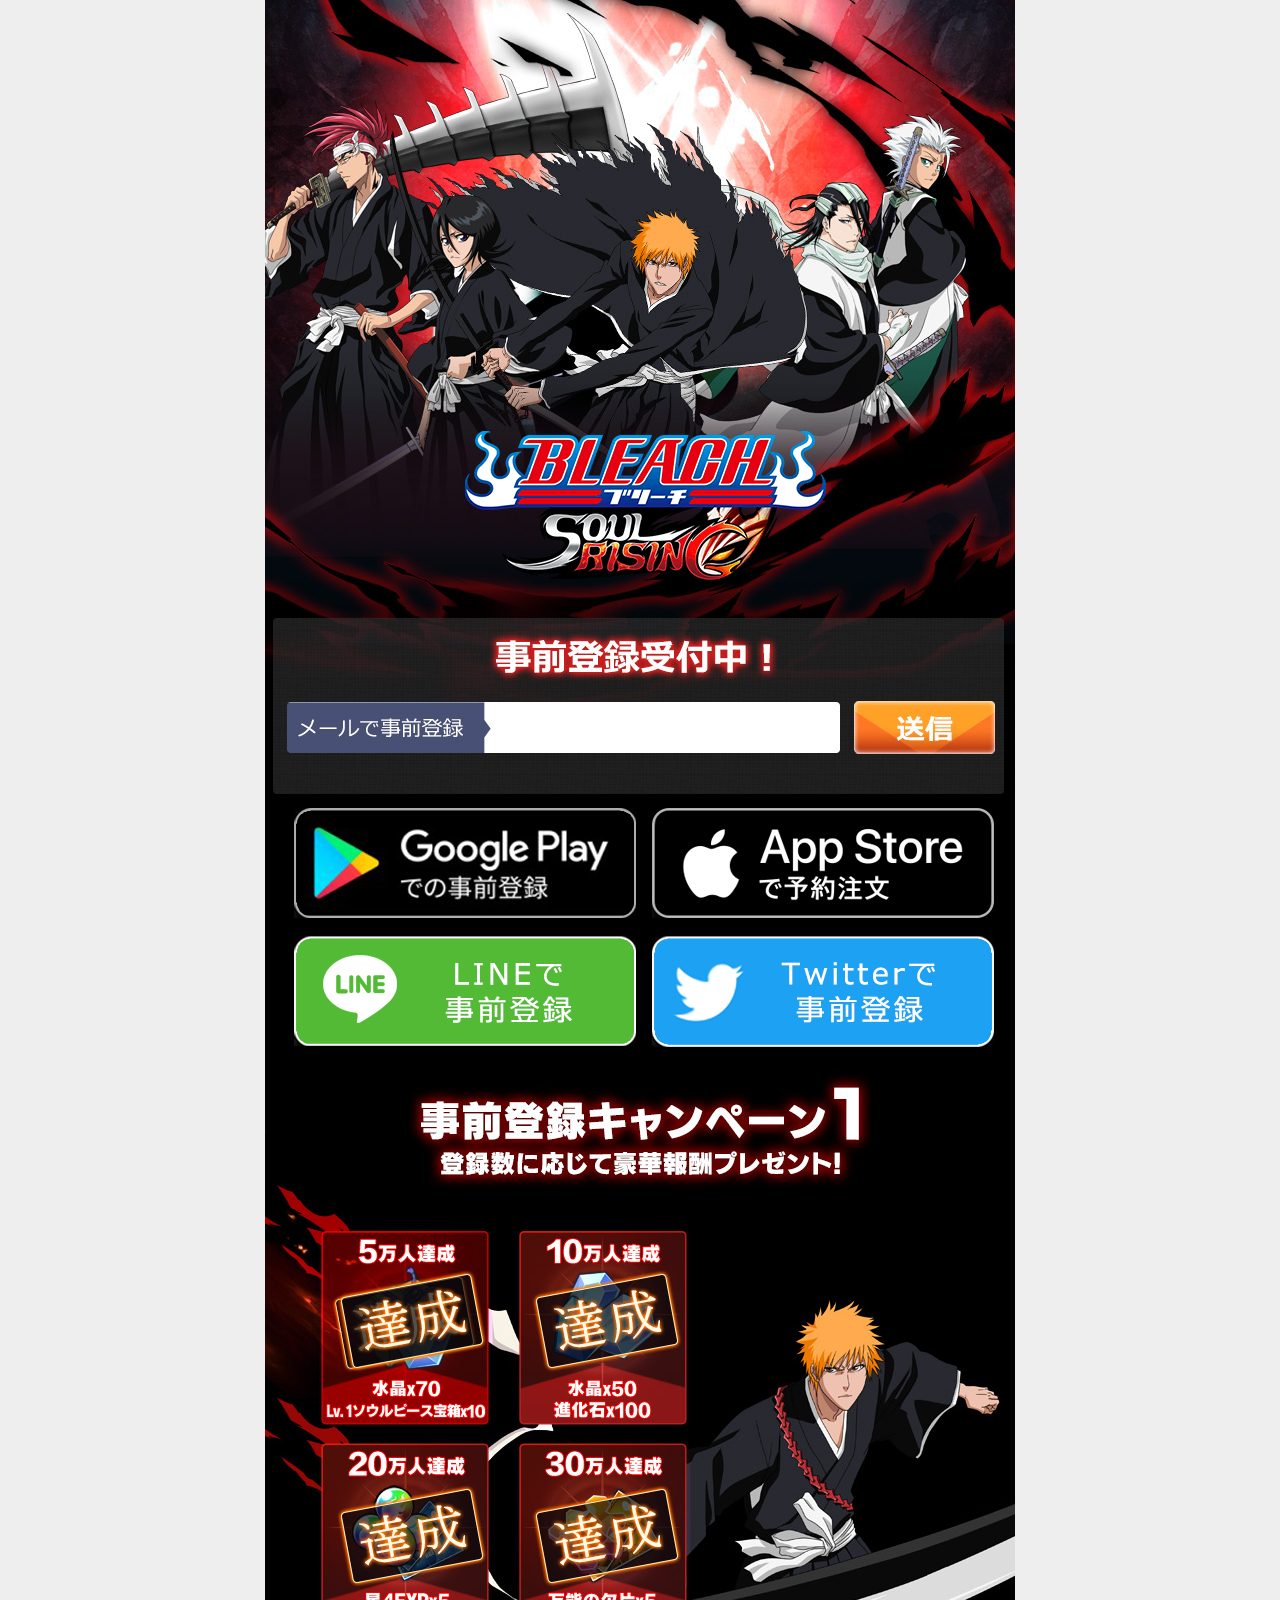
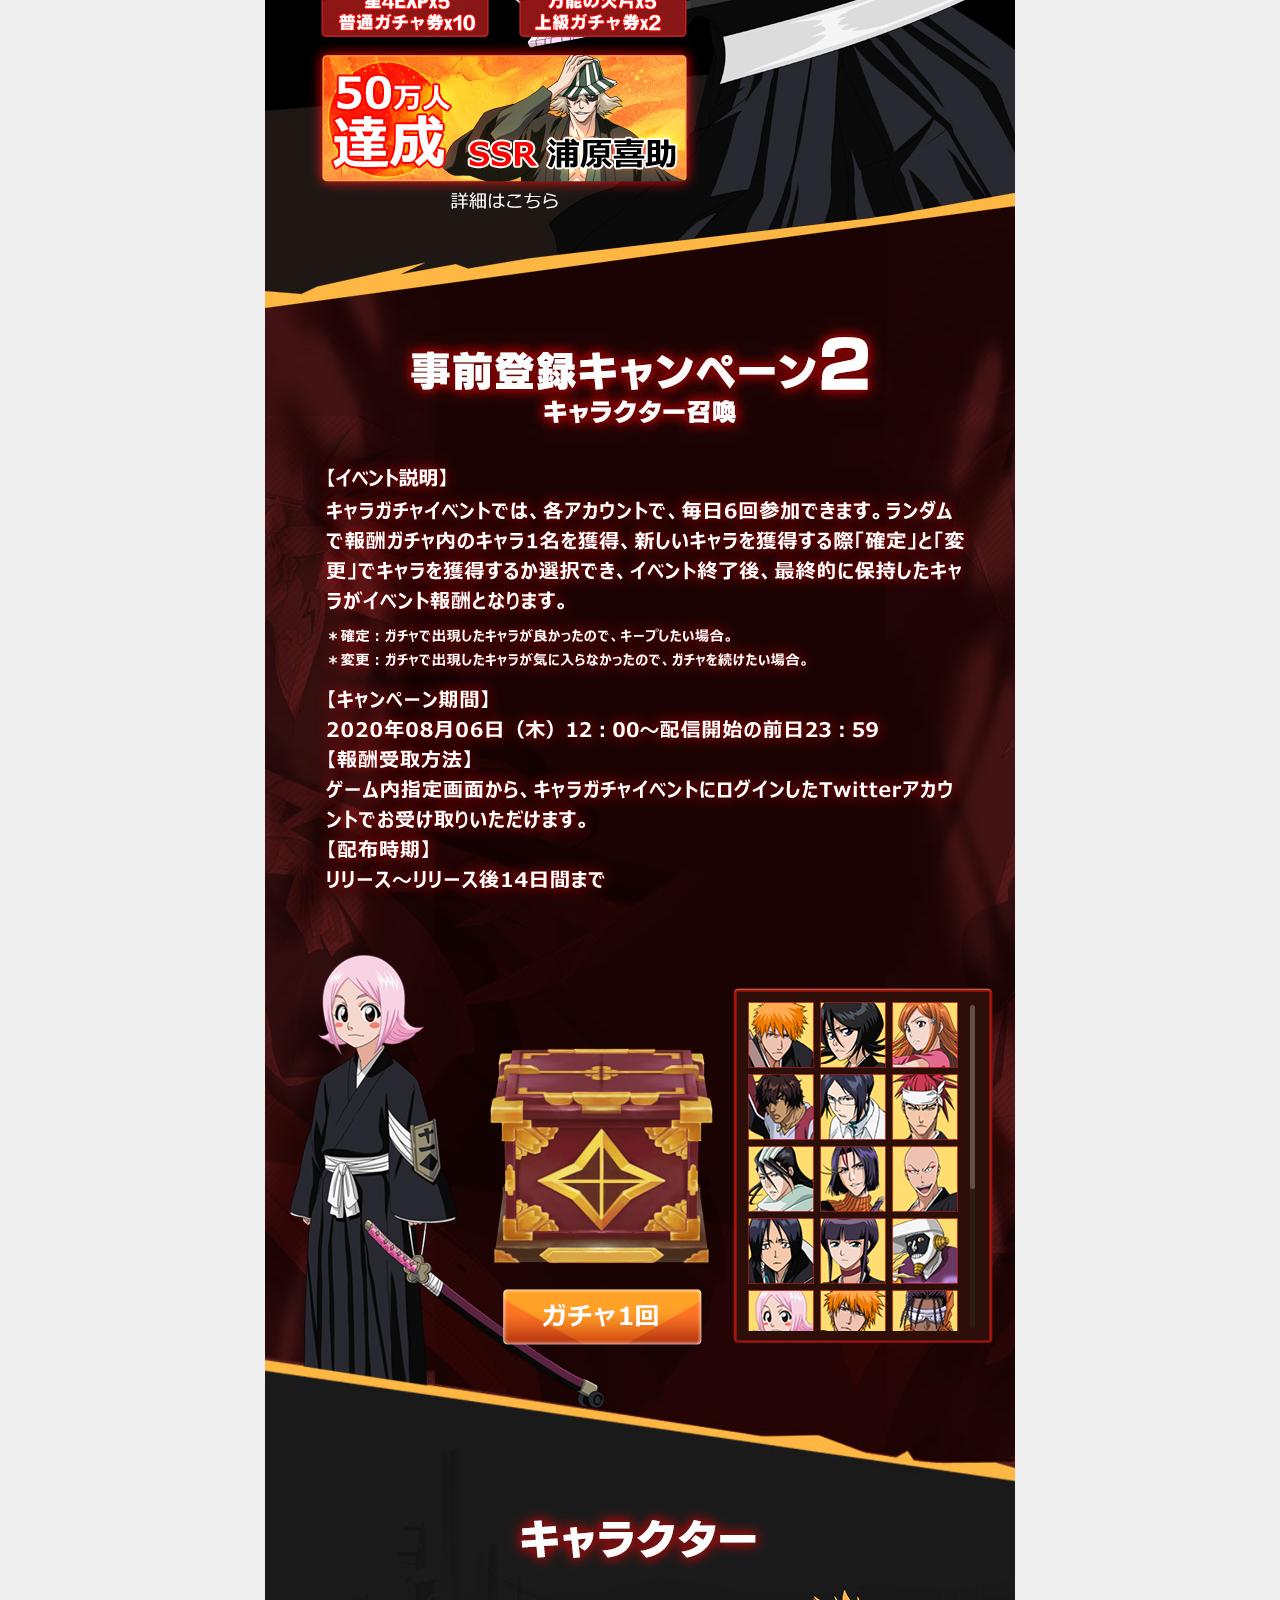
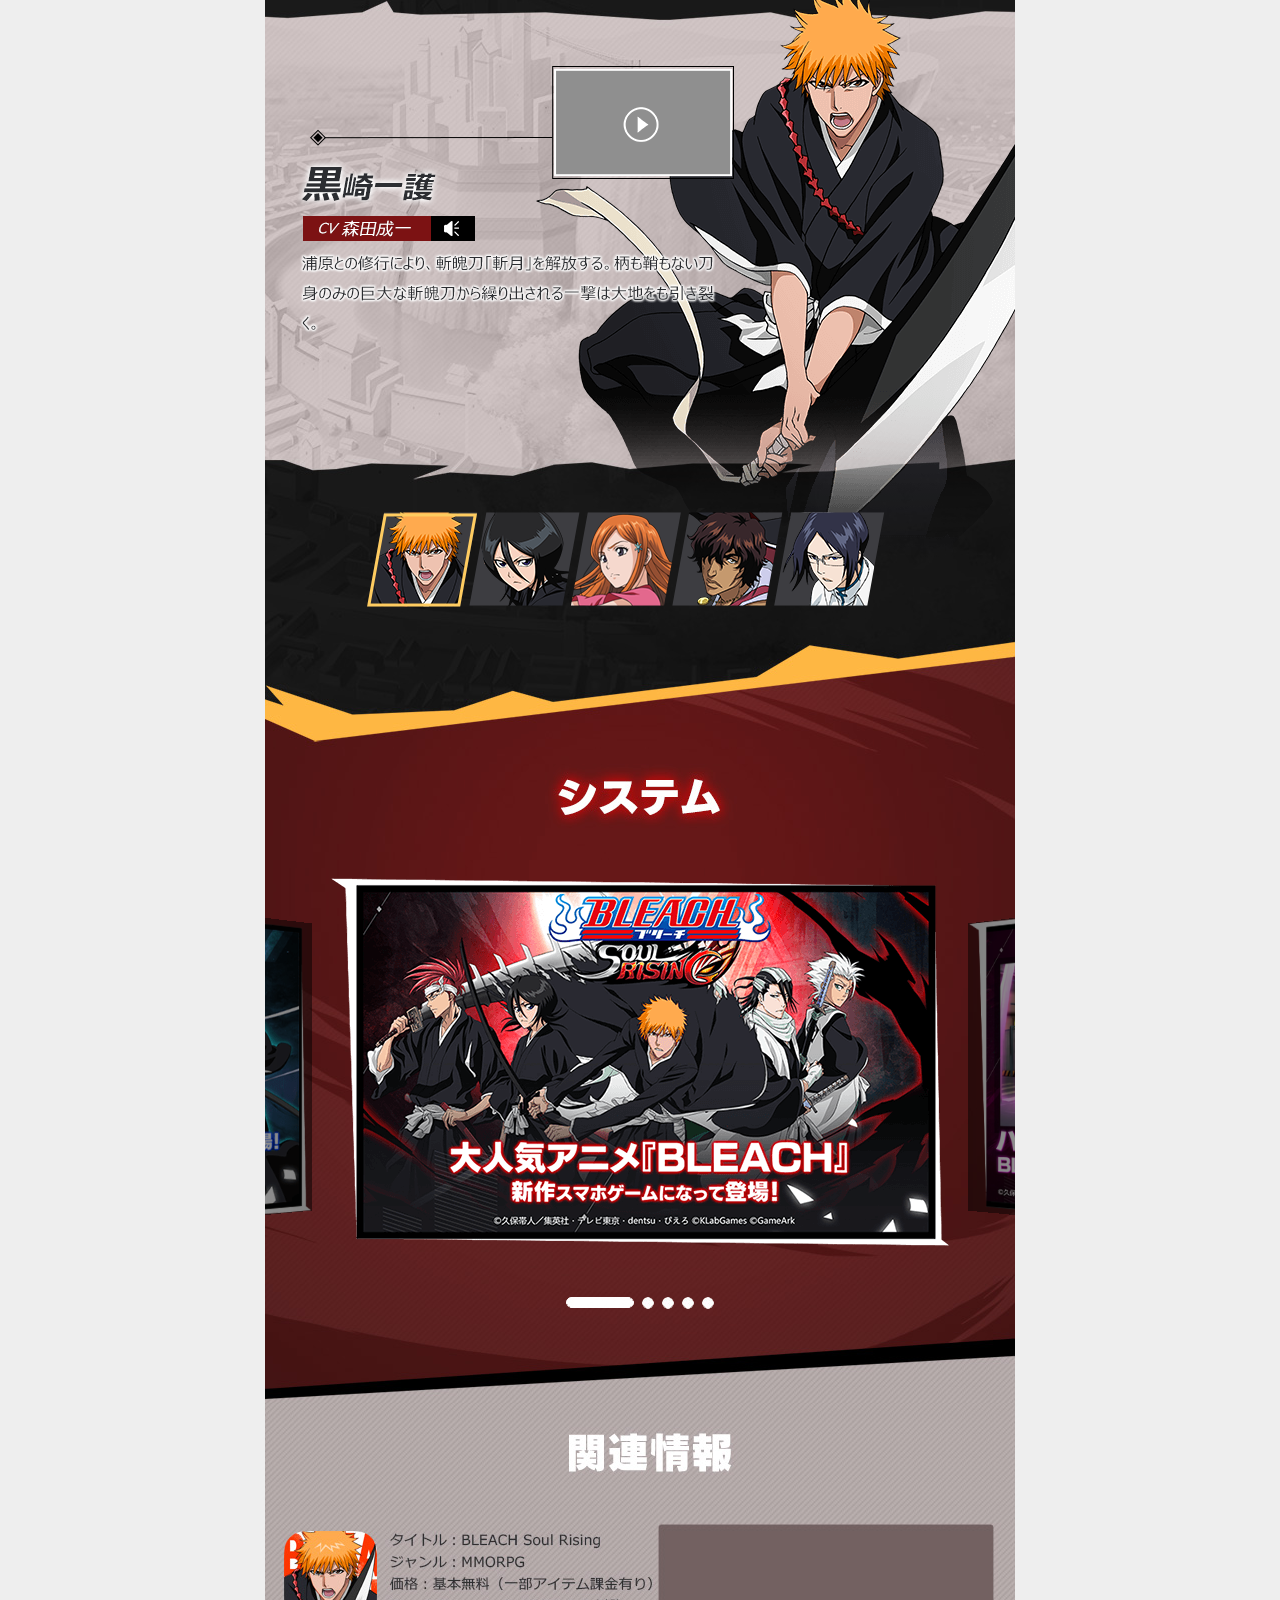
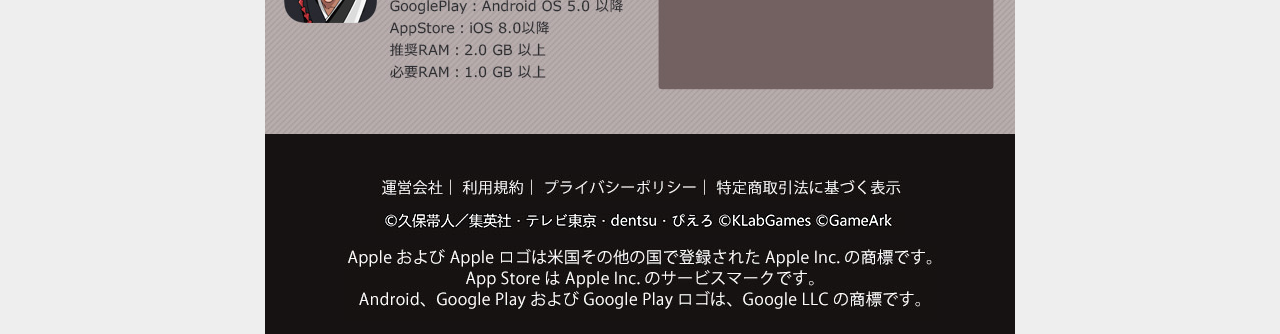
==== commit f2c05692: "2" ====
--- a/index.html
+++ b/index.html
@@ -12,7 +12,8 @@
 	/* .scrollwrap{width:264px; padding-top:17px;height:358px; background:yellowgreen; position:absolute;top:20px;right:20px;box-sizing:border-box;z-index:2;}  */
 	.scrollwrap{width:264px; padding-top:17px;height:358px; background:url(images/scroll_bg_03.png); position:absolute;top:685px;right:20px;box-sizing:border-box;z-index:2;}
     .scrollone  {width:230px;height: 329px;}
-    .scrollone .swiper-slide {height: auto; -webkit-box-sizing: border-box; box-sizing: border-box; padding: 0x; font-size: 18px;}
+	.scrollone .swiper-slide {height: auto; -webkit-box-sizing: border-box; box-sizing: border-box; padding: 0x;}
+	.scrollone .swiper-slide p{margin:0; padding:0;}
     .scrollone .swiper-slide p img{margin-right:6px;margin-bottom:3px;}
   </style>
 <link rel="stylesheet" type="text/css"  href="css/colorbox.css">
@@ -118,7 +119,7 @@
 			<div class="swiper-container scrollone">
 				<div class="swiper-wrapper">
 				<div class="swiper-slide">
-					<p><img src="images/8.png"><img src="images/8.png"><img src="images/8.png"></p>
+					<p><img src="images/1.png"><img src="images/2.png"><img src="images/3.png"></p>
 					<p><img src="images/4.png"><img src="images/5.png"><img src="images/6.png"></p>
 					<p><img src="images/7.png"><img src="images/8.png"><img src="images/9.png"></p>
 					<p><img src="images/10.png"><img src="images/11.png"><img src="images/12.png"></p>
@@ -252,12 +253,16 @@
         effect: 'coverflow',
         grabCursor: true,
         centeredSlides: true,
-		slidesPerView: 'auto',
-		pagination: '.swiper-pagination',
-        paginationClickable: true,
+    slidesPerView: 'auto',
+    pagination: {
+    el: '.swiper-pagination',
+    clickable: true,
+        },
+      
         loop : true,
         initialSlide :0
     });
+
 		var swiper1 = new Swiper('.scrollone', {
 		direction: 'vertical',
 		slidesPerView: 'auto',
--- a/css/index.css
+++ b/css/index.css
@@ -13,6 +13,7 @@
   margin: 0;
   padding: 0;
 }
+
 /*body{ margin:0; padding:0; font:normal 100% "Microsoft YaHei",\5b8b\4f53,Arial, Helvetica, sans-serif; -webkit-tap-highlight-color: rgba(0,0,0,0);}
  div,p,ul,ol,li,dl,dt,dd,h1,h2,h3,h4,h5,h6,form,input,select,textarea,table,td{ margin:0; padding:0;}.clearfix:after {content:"";display:block;height:0;clear:both;} 
 .clearfix {zoom:1;}
@@ -87,7 +88,7 @@
  */
 /*第五屏*/
 .page5{ background:url(../images/phone_bg_05.jpg) center center no-repeat; height:556px; padding-top:100px;margin-top:-1px;}
-.box3 {width: 750px;padding-bottom:30px;margin:0 auto;}
+.box3 {width: 750px;padding-bottom:46px;margin:0 auto;}
 .box3 .swiper-slide {background-position: center;background-size: cover;width:620px;height: 368px;/*cursor:e-resize*/ margin:30px 0;}
 .box3 .swiper-slide img{width:620px;height: 368px;}
 .box3 .swiper-pagination-bullet {width:12px;height:12px;cursor:pointer;overflow:hidden;display:inline-block;margin:0 10px;opacity:1;	background:url(../images/active_hover1.png) no-repeat;font-size: 0;}
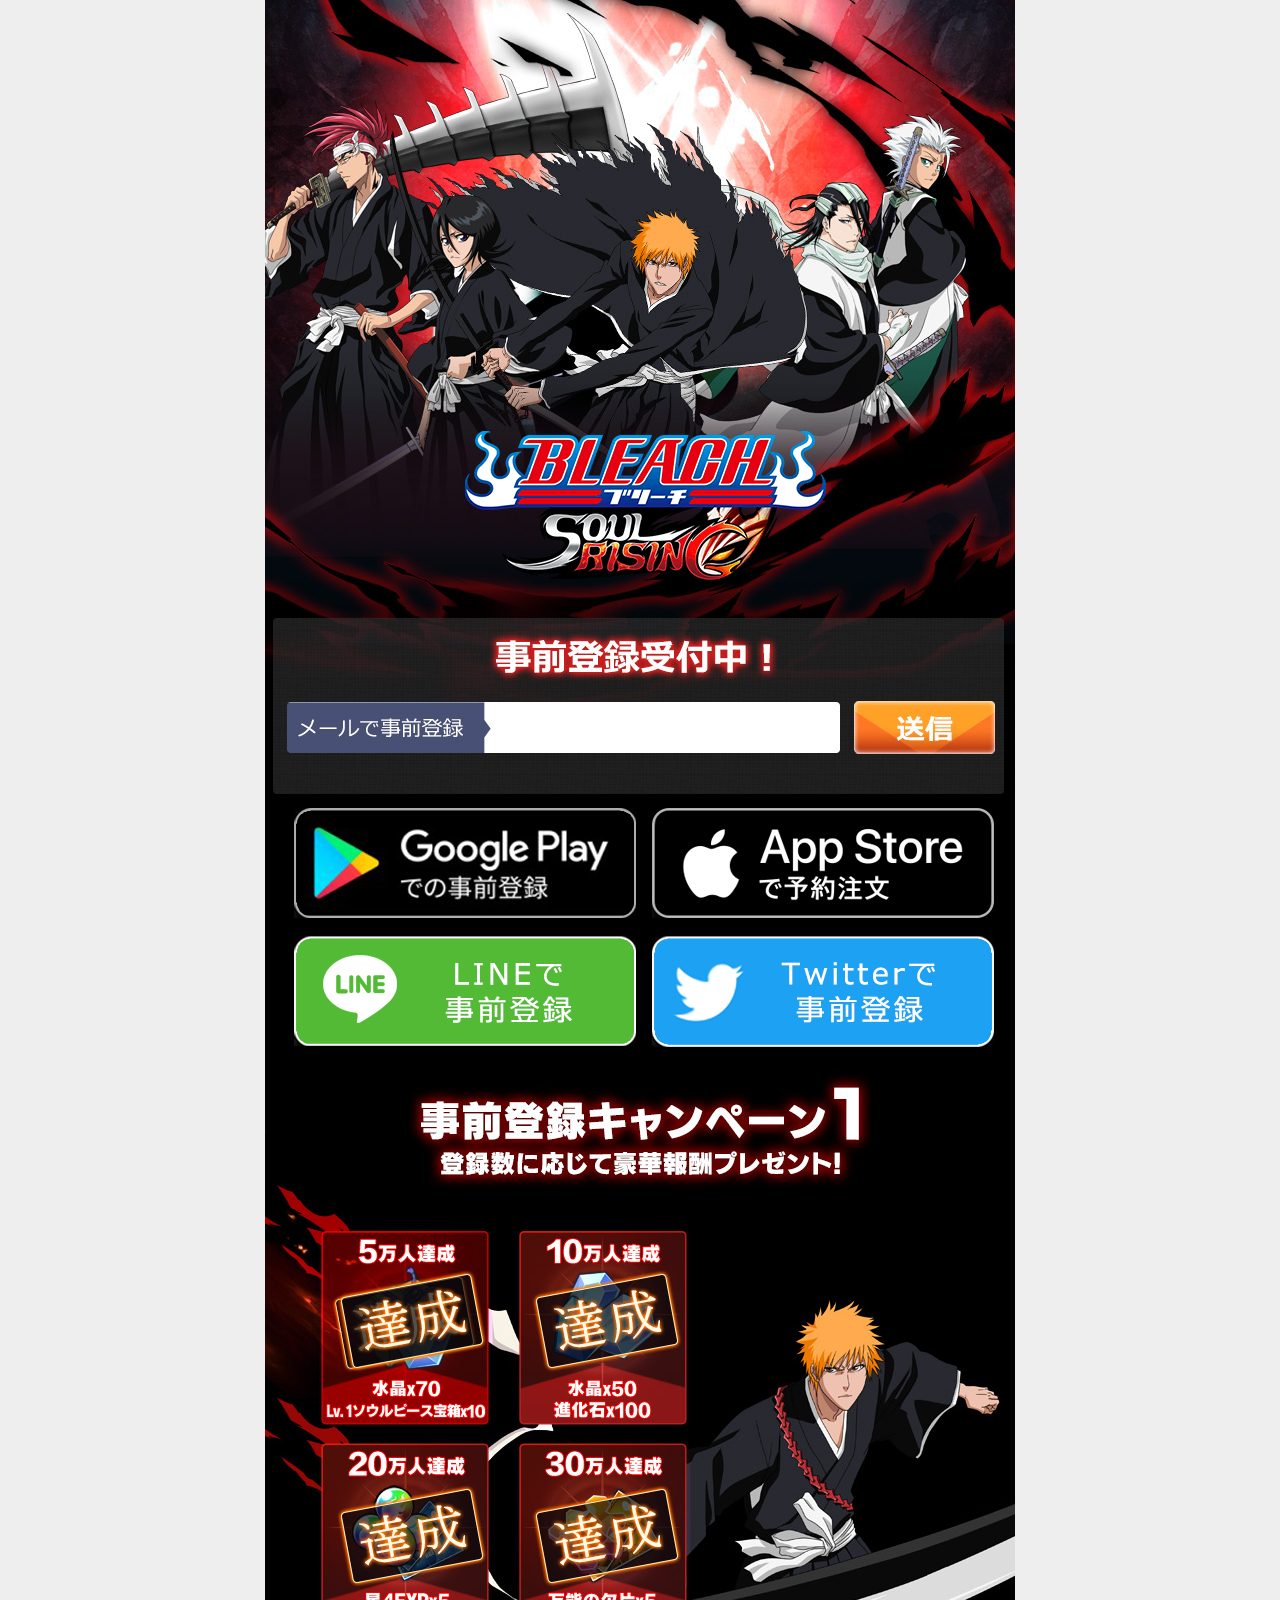
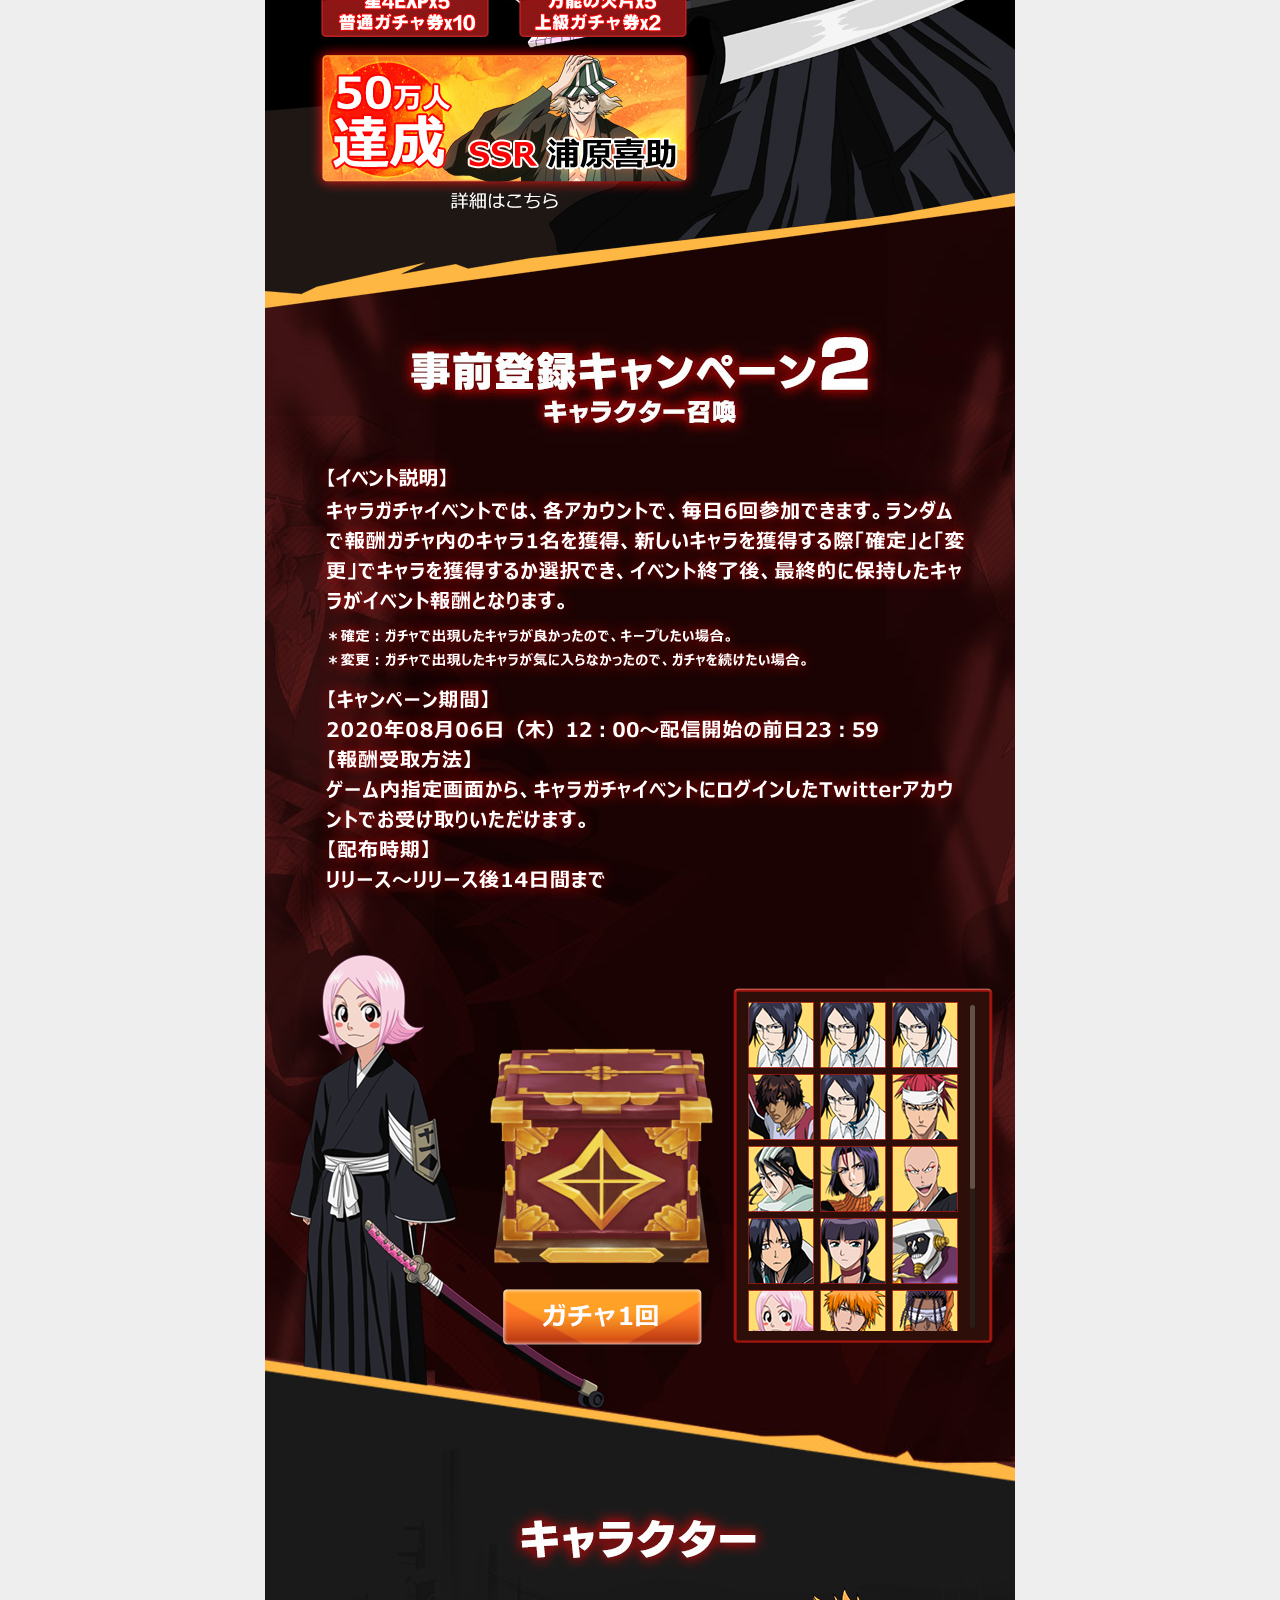
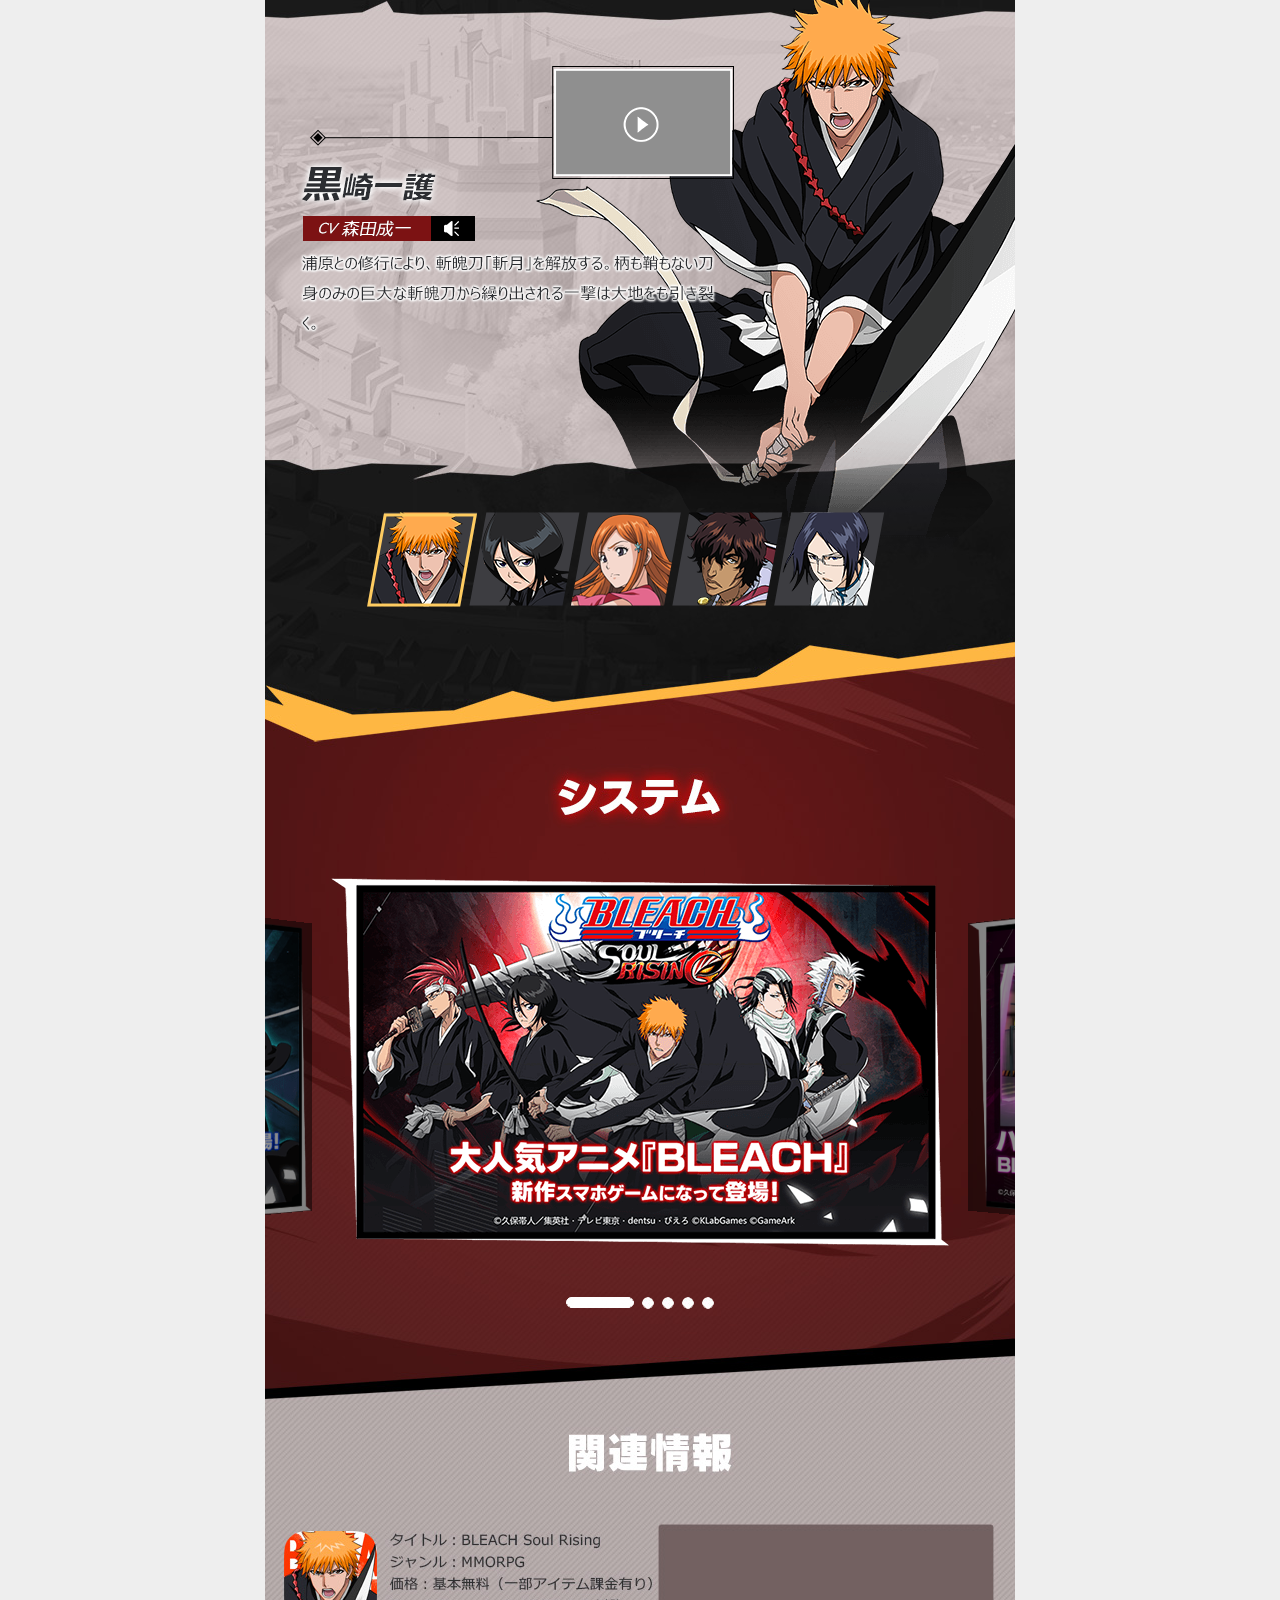
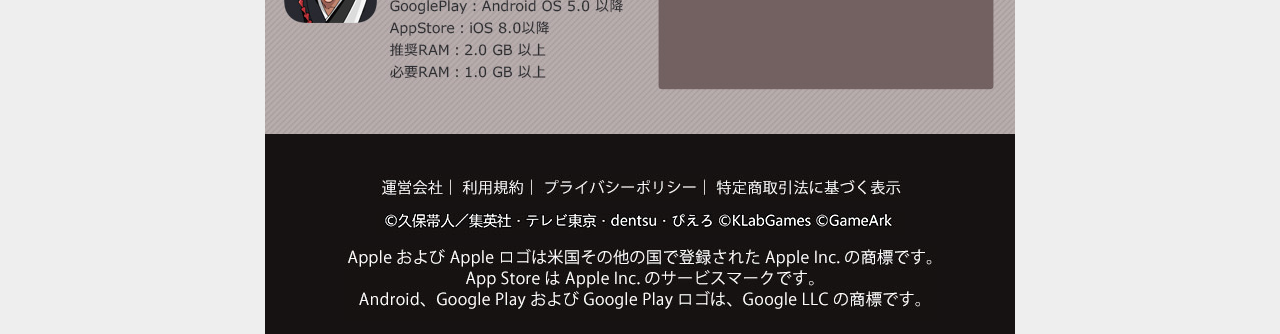
==== commit 4482e4ee: "2" ====
--- a/index.html
+++ b/index.html
@@ -5,7 +5,7 @@
 <meta name="viewport" content="width=device-width,initial-scale=1, maximum-scale=1, minimum-scale=1, user-scalable=no">
 <meta name="keywords" content=""/>
 <meta name="description" content="">
-<title>日文死神111</title>
+<title>日文死神laile </title>
 
 <link rel="stylesheet" href="css/swiper-bundle.min.css">
 <style>
@@ -13,8 +13,7 @@
 	.scrollwrap{width:264px; padding-top:17px;height:358px; background:url(images/scroll_bg_03.png); position:absolute;top:685px;right:20px;box-sizing:border-box;z-index:2;}
     .scrollone  {width:230px;height: 329px;}
 	.scrollone .swiper-slide {height: auto; -webkit-box-sizing: border-box; box-sizing: border-box; padding: 0x;}
-	.scrollone .swiper-slide p{margin:0; padding:0;}
-    .scrollone .swiper-slide p img{margin-right:6px;margin-bottom:3px;}
+    .scrollone .swiper-slide div img{margin-right:6px;margin-bottom:3px;}
   </style>
 <link rel="stylesheet" type="text/css"  href="css/colorbox.css">
 <link rel="stylesheet" type="text/css" href="css/index.css" />
@@ -119,14 +118,14 @@
 			<div class="swiper-container scrollone">
 				<div class="swiper-wrapper">
 				<div class="swiper-slide">
-					<p><img src="images/1.png"><img src="images/2.png"><img src="images/3.png"></p>
-					<p><img src="images/4.png"><img src="images/5.png"><img src="images/6.png"></p>
-					<p><img src="images/7.png"><img src="images/8.png"><img src="images/9.png"></p>
-					<p><img src="images/10.png"><img src="images/11.png"><img src="images/12.png"></p>
-					<p><img src="images/13.png"><img src="images/14.png"><img src="images/15.png"></p>
-					<p><img src="images/16.png"><img src="images/17.png"><img src="images/18.png"></p>
-					<p><img src="images/19.png"><img src="images/20.png"><img src="images/21.png"></p>
-					<p><img src="images/22.png"><img src="images/23.png"></p>
+					<div><img src="images/5.png"><img src="images/5.png"><img src="images/5.png"></div>
+					<div><img src="images/4.png"><img src="images/5.png"><img src="images/6.png"></div>
+					<div><img src="images/7.png"><img src="images/8.png"><img src="images/9.png"></div>
+						<div><img src="images/10.png"><img src="images/11.png"><img src="images/12.png"></div>
+							<div><img src="images/13.png"><img src="images/14.png"><img src="images/15.png"></div>
+								<div><img src="images/16.png"><img src="images/17.png"><img src="images/18.png"></div>
+									<div><img src="images/19.png"><img src="images/20.png"><img src="images/21.png"></div>
+										<div><img src="images/22.png"><img src="images/23.png"></div>
 				</div>
 				</div>
 				<!-- Add Scroll Bar -->
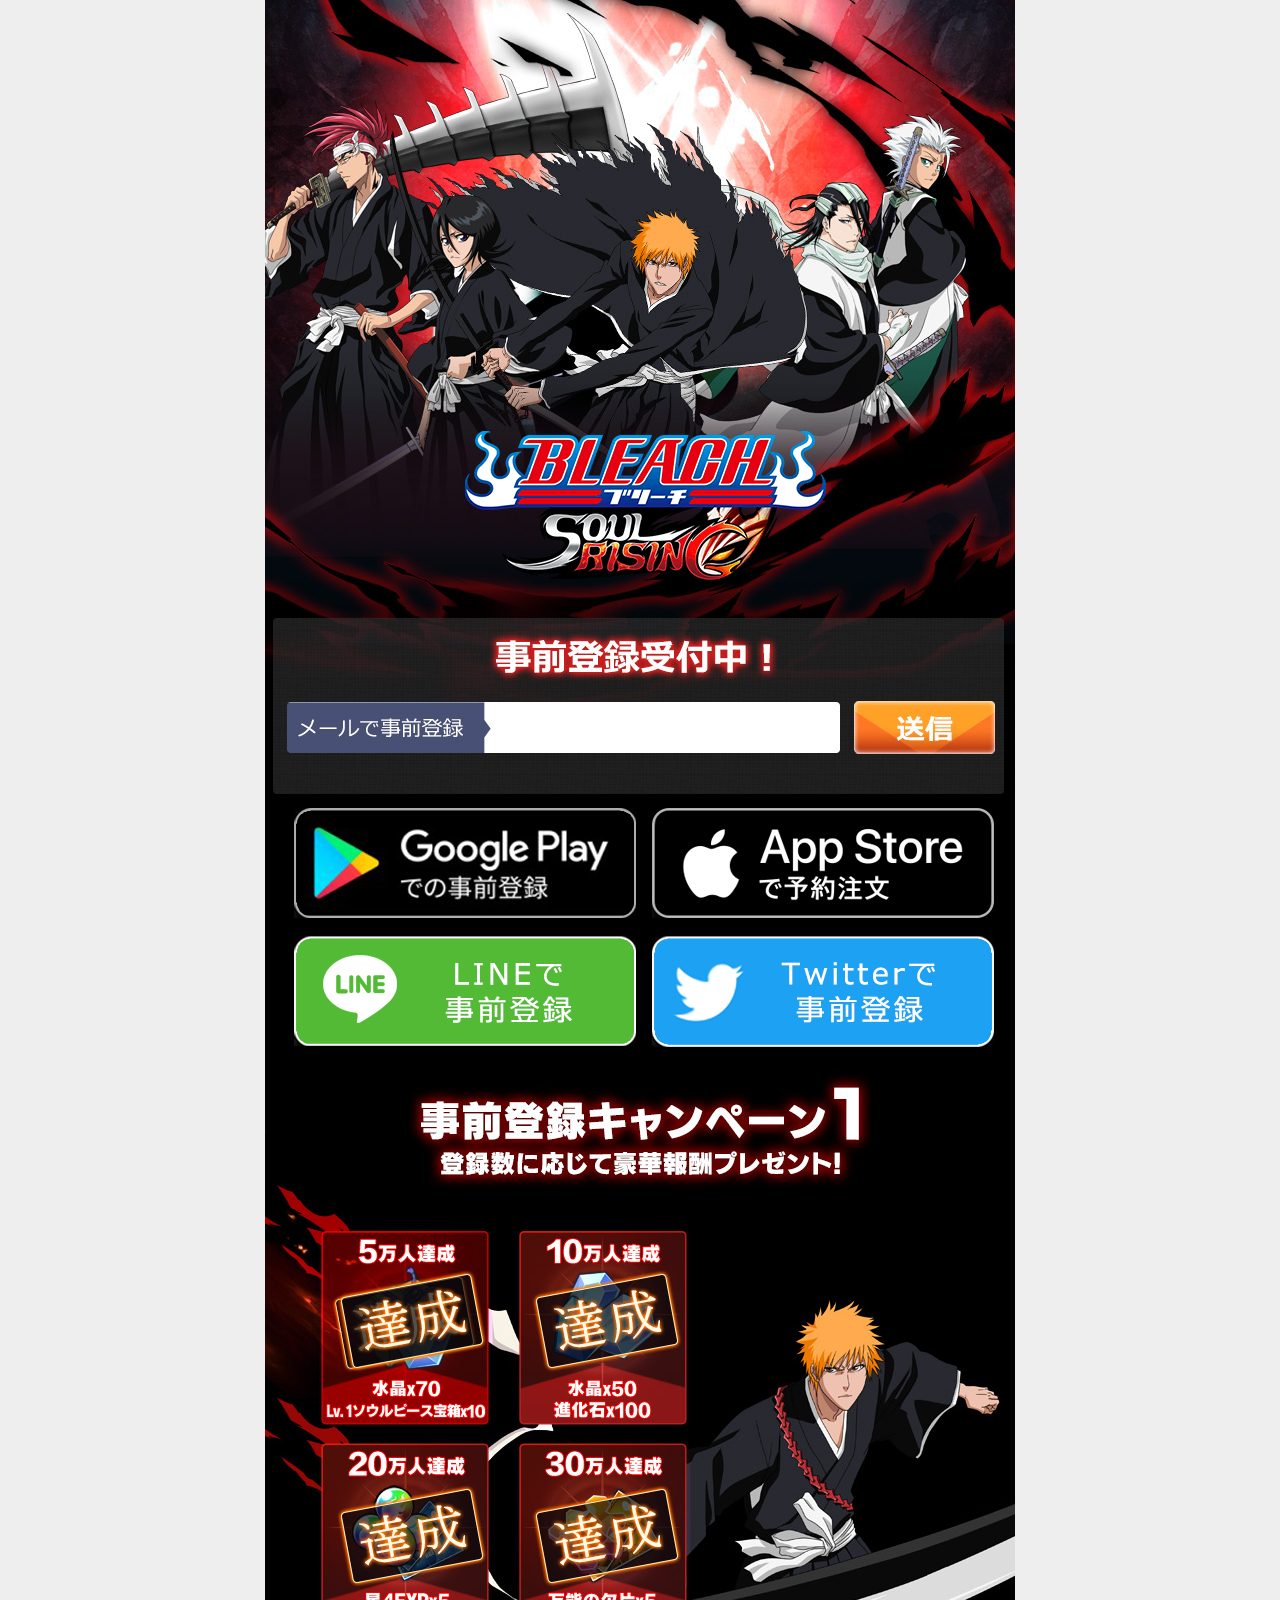
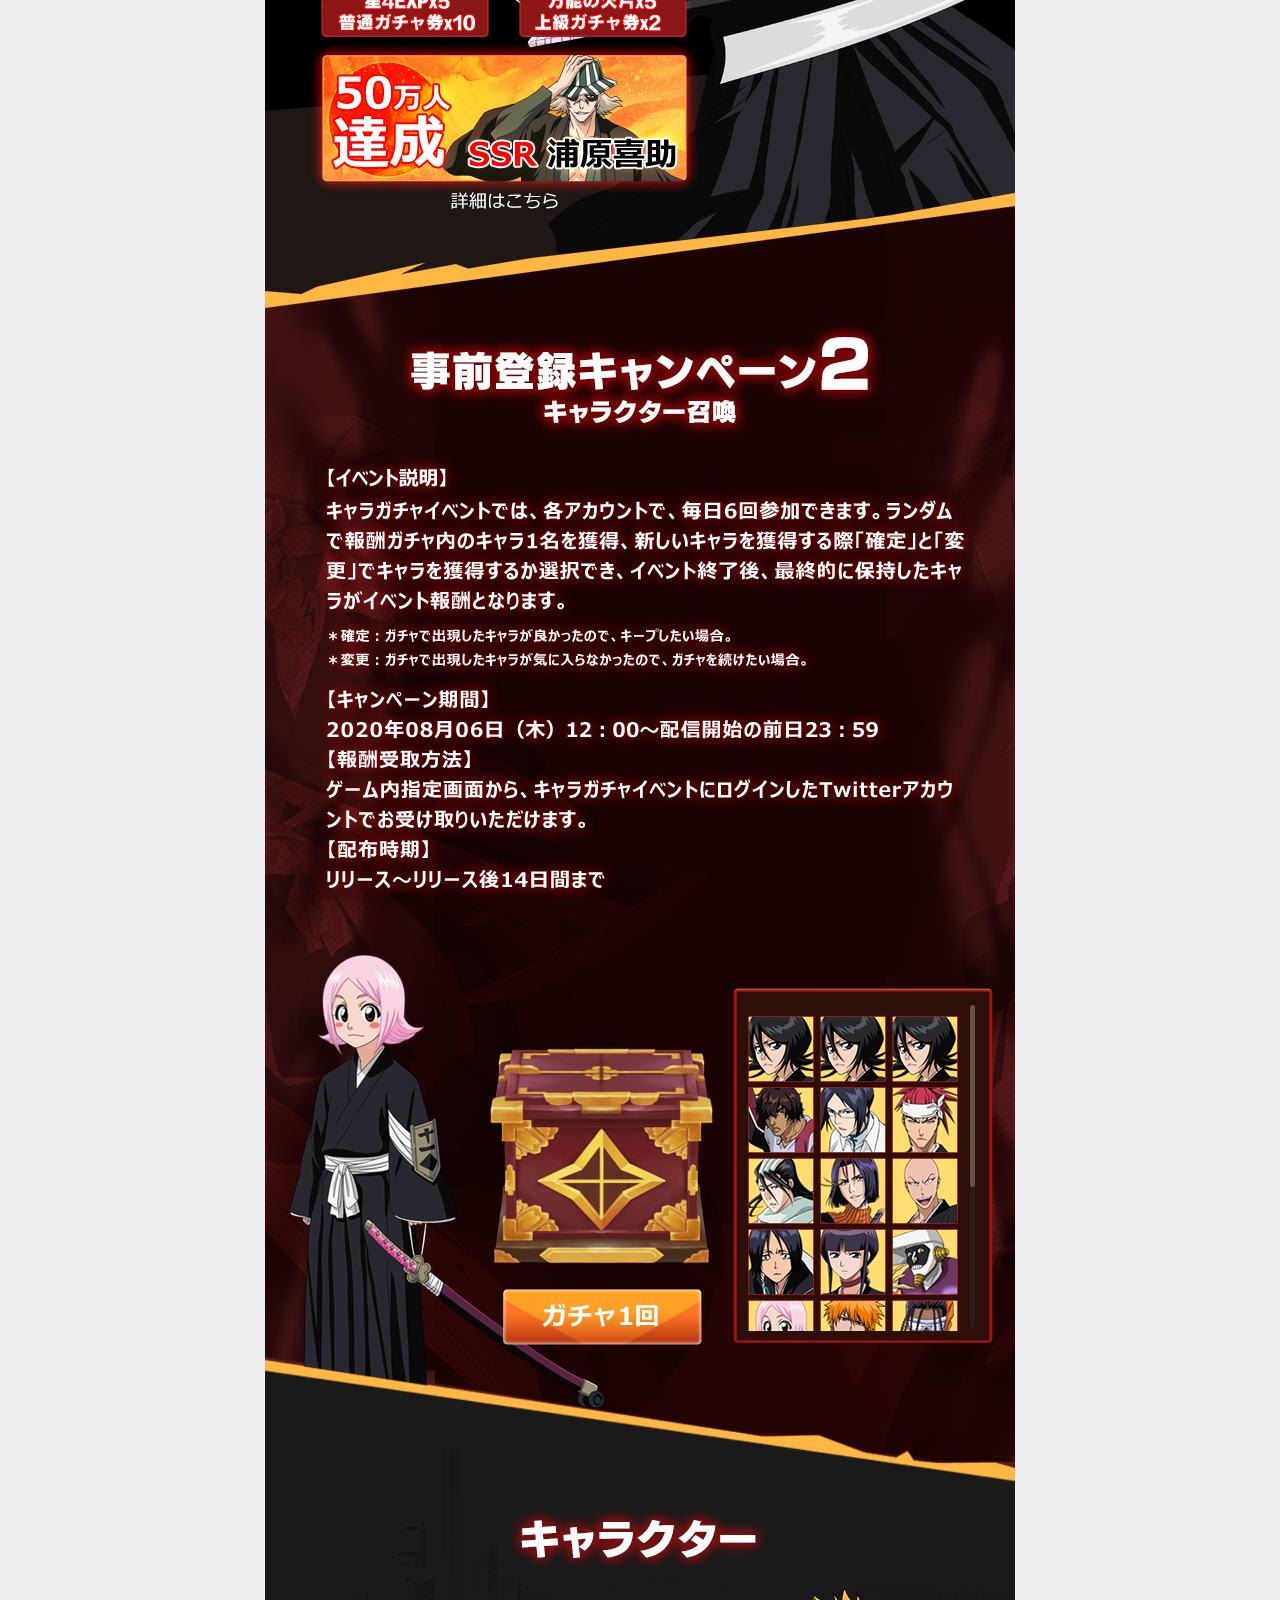
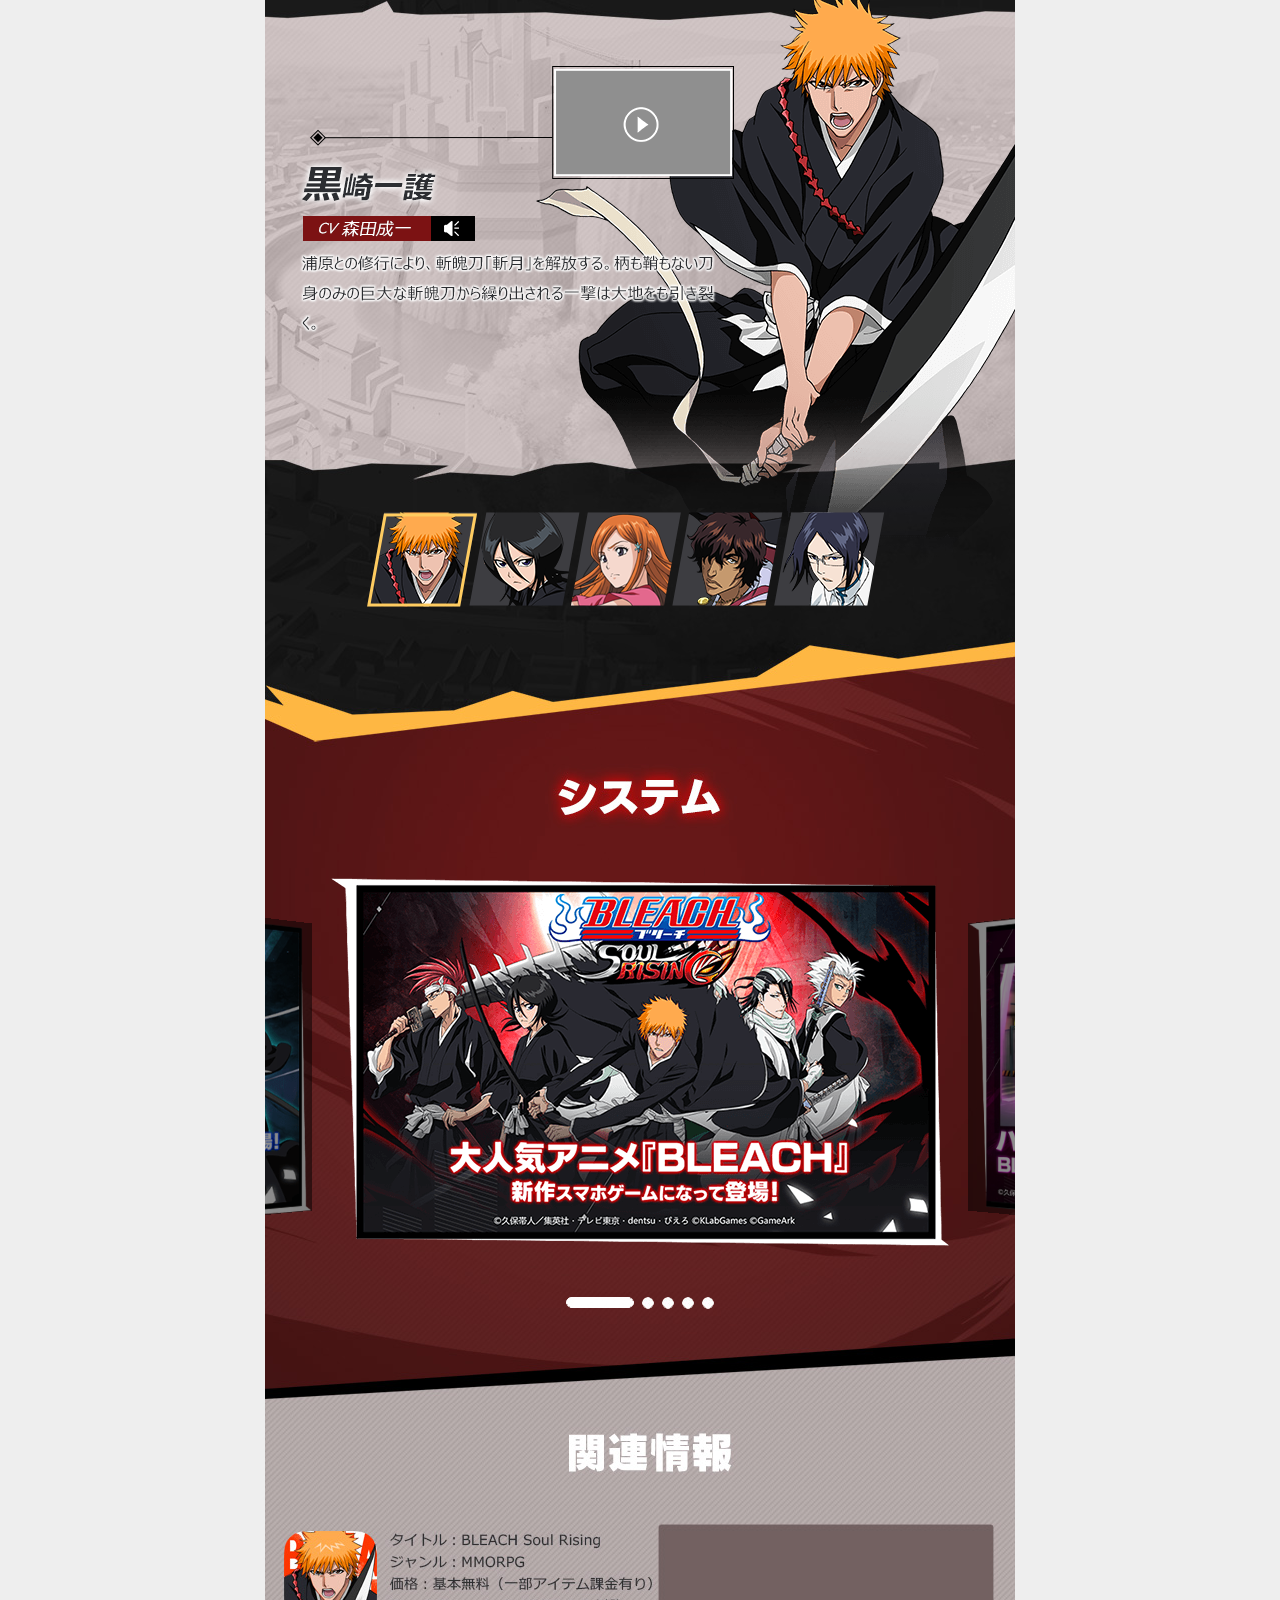
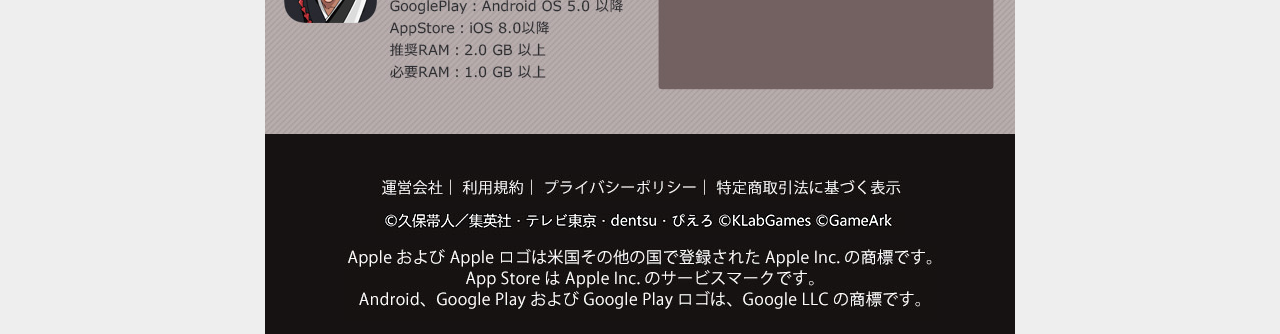
==== commit f5e64127: "2" ====
--- a/index.html
+++ b/index.html
@@ -5,7 +5,7 @@
 <meta name="viewport" content="width=device-width,initial-scale=1, maximum-scale=1, minimum-scale=1, user-scalable=no">
 <meta name="keywords" content=""/>
 <meta name="description" content="">
-<title>日文死神laile </title>
+<title>日文死神111</title>
 
 <link rel="stylesheet" href="css/swiper-bundle.min.css">
 <style>
@@ -13,7 +13,9 @@
 	.scrollwrap{width:264px; padding-top:17px;height:358px; background:url(images/scroll_bg_03.png); position:absolute;top:685px;right:20px;box-sizing:border-box;z-index:2;}
     .scrollone  {width:230px;height: 329px;}
 	.scrollone .swiper-slide {height: auto; -webkit-box-sizing: border-box; box-sizing: border-box; padding: 0x;}
-    .scrollone .swiper-slide div img{margin-right:6px;margin-bottom:3px;}
+	.scrollone .swiper-slide p img{margin-right:6px;margin-bottom:3px;}
+	.scrollone .swiper-slide p {height:57px;}
+
   </style>
 <link rel="stylesheet" type="text/css"  href="css/colorbox.css">
 <link rel="stylesheet" type="text/css" href="css/index.css" />
@@ -118,14 +120,14 @@
 			<div class="swiper-container scrollone">
 				<div class="swiper-wrapper">
 				<div class="swiper-slide">
-					<div><img src="images/5.png"><img src="images/5.png"><img src="images/5.png"></div>
-					<div><img src="images/4.png"><img src="images/5.png"><img src="images/6.png"></div>
-					<div><img src="images/7.png"><img src="images/8.png"><img src="images/9.png"></div>
-						<div><img src="images/10.png"><img src="images/11.png"><img src="images/12.png"></div>
-							<div><img src="images/13.png"><img src="images/14.png"><img src="images/15.png"></div>
-								<div><img src="images/16.png"><img src="images/17.png"><img src="images/18.png"></div>
-									<div><img src="images/19.png"><img src="images/20.png"><img src="images/21.png"></div>
-										<div><img src="images/22.png"><img src="images/23.png"></div>
+					<p><img src="images/2.png"><img src="images/2.png"><img src="images/2.png"></p>
+					<p><img src="images/4.png"><img src="images/5.png"><img src="images/6.png"></p>
+					<p><img src="images/7.png"><img src="images/8.png"><img src="images/9.png"></p>
+					<p><img src="images/10.png"><img src="images/11.png"><img src="images/12.png"></p>
+					<p><img src="images/13.png"><img src="images/14.png"><img src="images/15.png"></p>
+					<p><img src="images/16.png"><img src="images/17.png"><img src="images/18.png"></p>
+					<p><img src="images/19.png"><img src="images/20.png"><img src="images/21.png"></p>
+					<p><img src="images/22.png"><img src="images/23.png"></p>
 				</div>
 				</div>
 				<!-- Add Scroll Bar -->
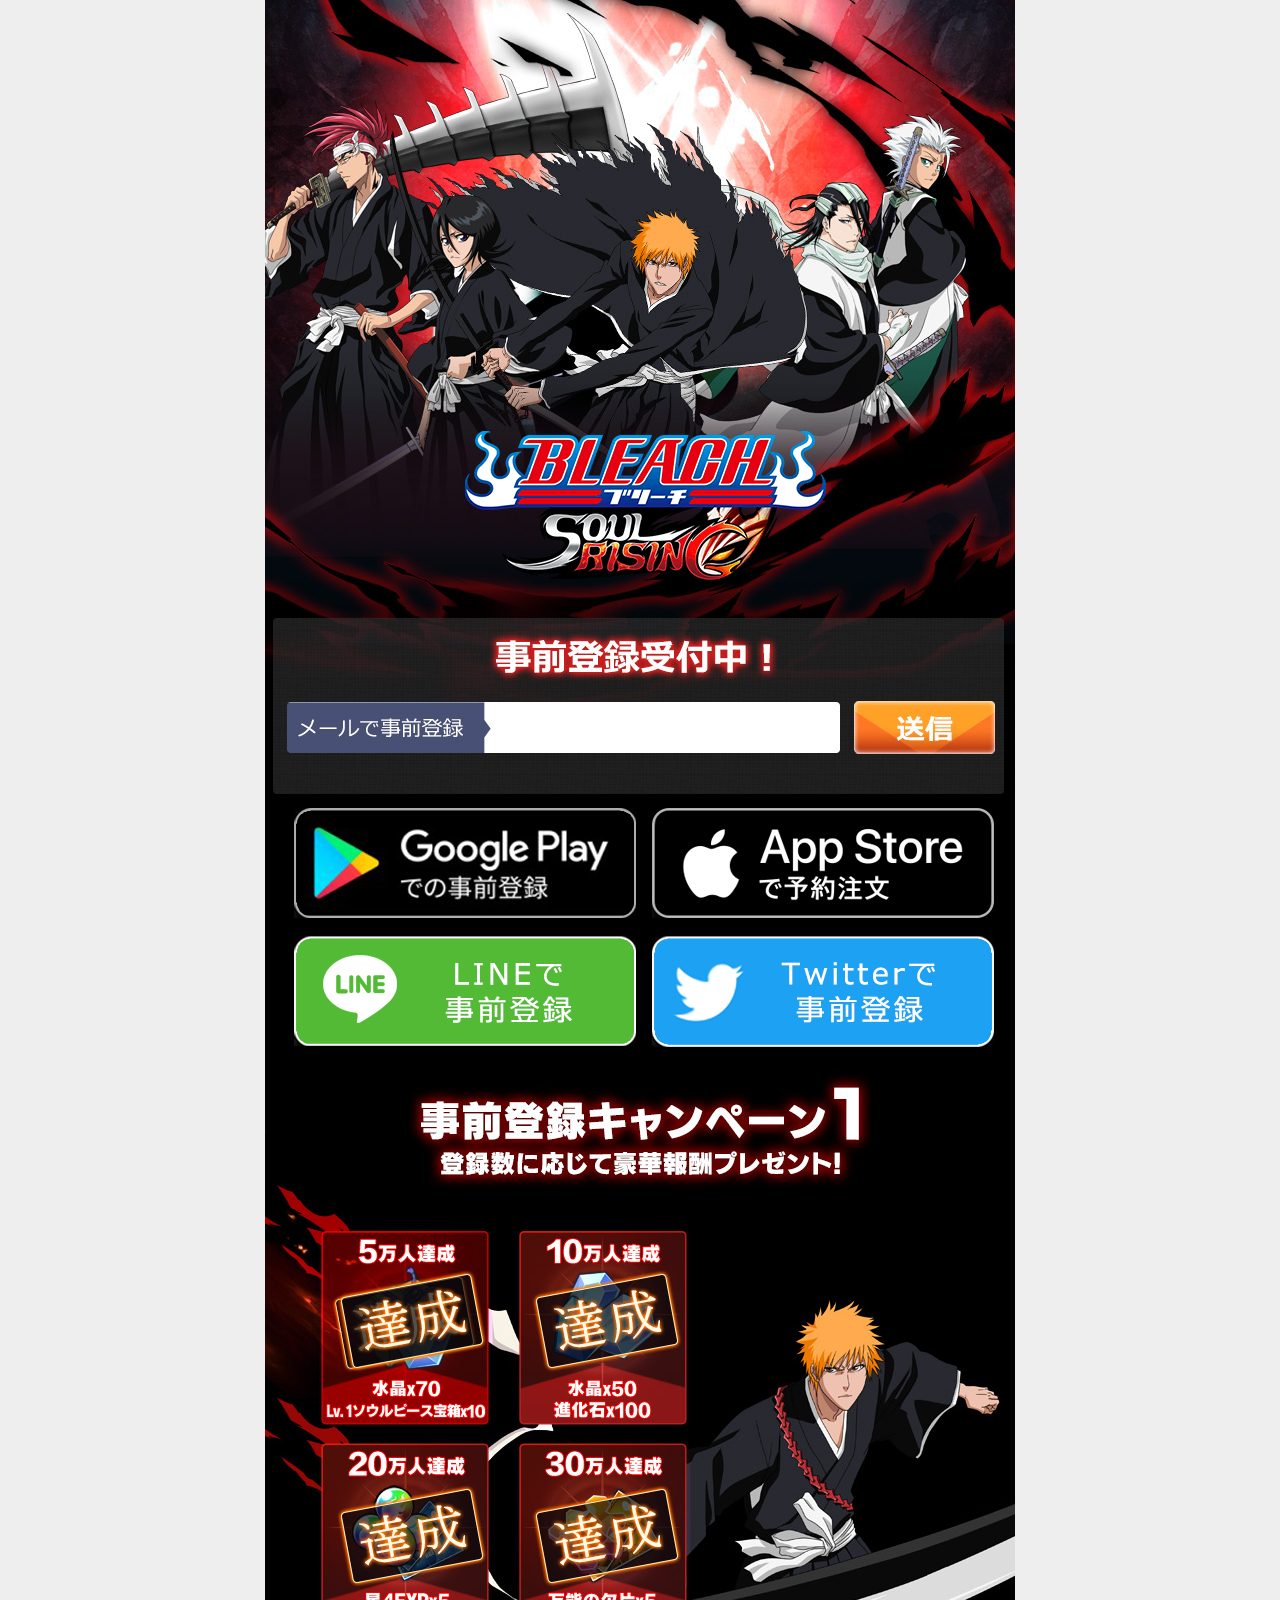
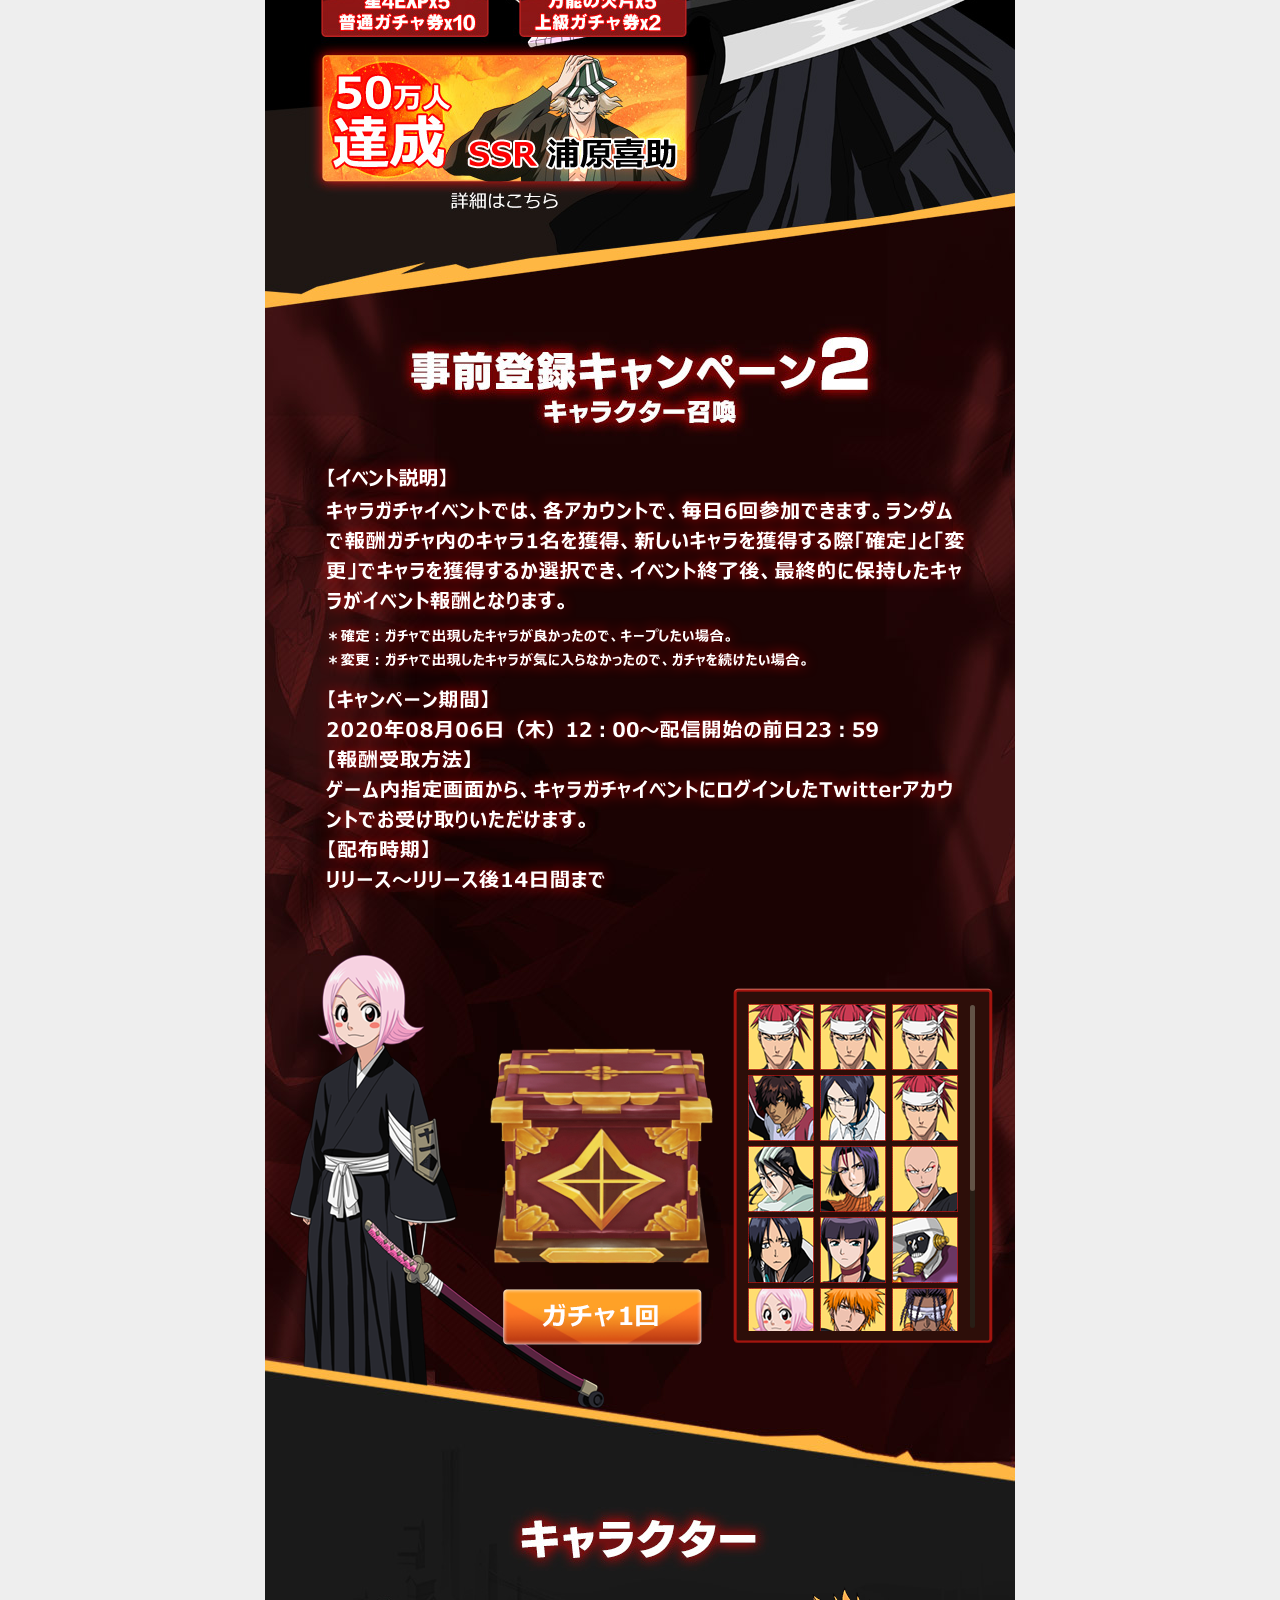
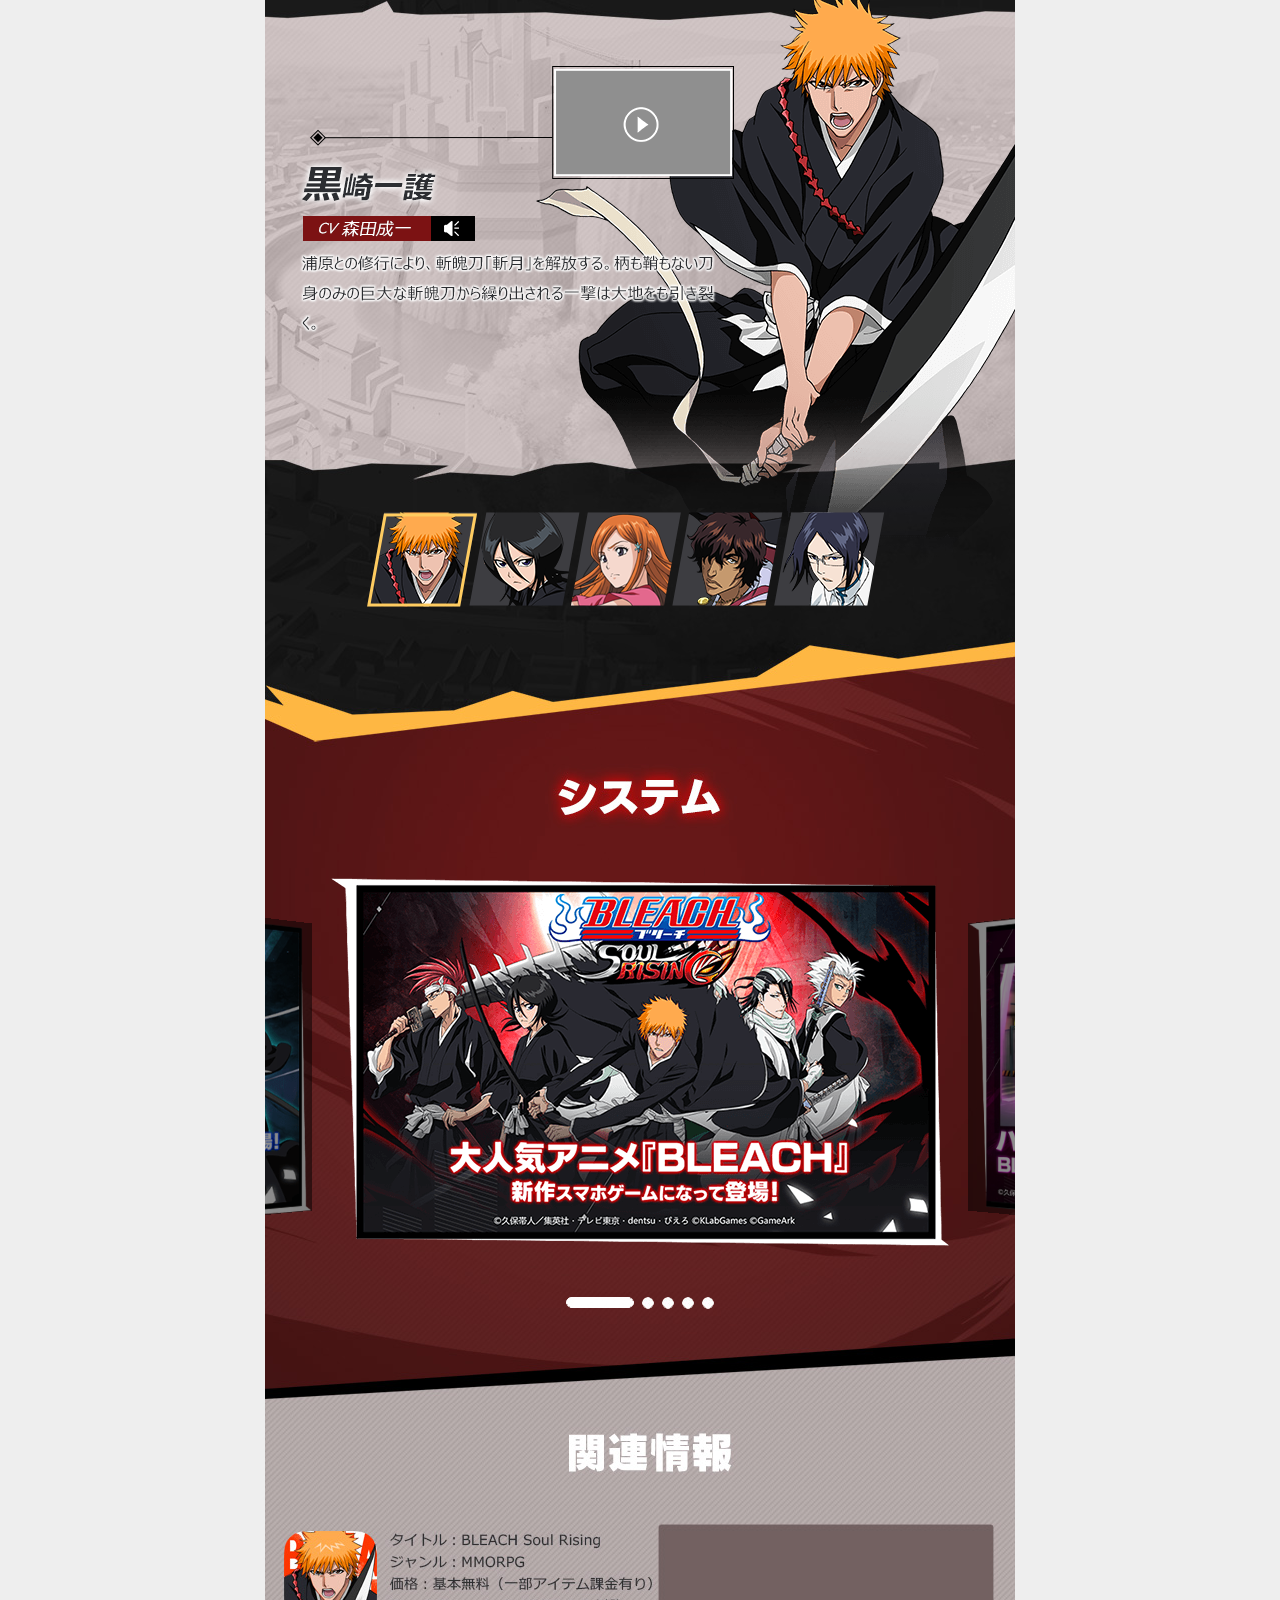
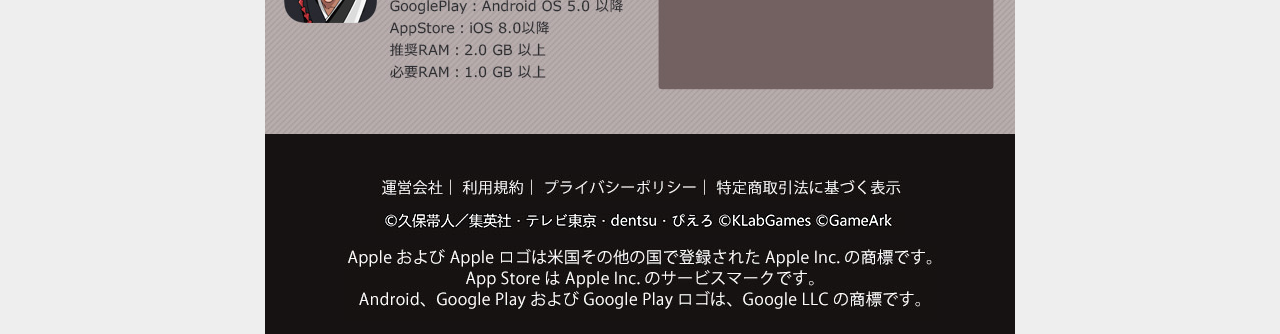
==== commit 1c2821cc: "2" ====
--- a/index.html
+++ b/index.html
@@ -5,7 +5,7 @@
 <meta name="viewport" content="width=device-width,initial-scale=1, maximum-scale=1, minimum-scale=1, user-scalable=no">
 <meta name="keywords" content=""/>
 <meta name="description" content="">
-<title>日文死神111</title>
+<title>真是最后一次了</title>
 
 <link rel="stylesheet" href="css/swiper-bundle.min.css">
 <style>
@@ -14,7 +14,7 @@
     .scrollone  {width:230px;height: 329px;}
 	.scrollone .swiper-slide {height: auto; -webkit-box-sizing: border-box; box-sizing: border-box; padding: 0x;}
 	.scrollone .swiper-slide p img{margin-right:6px;margin-bottom:3px;}
-	.scrollone .swiper-slide p {height:57px;}
+	.scrollone .swiper-slide p {height:57px; margin-top: 2px;}
 
   </style>
 <link rel="stylesheet" type="text/css"  href="css/colorbox.css">
@@ -120,7 +120,7 @@
 			<div class="swiper-container scrollone">
 				<div class="swiper-wrapper">
 				<div class="swiper-slide">
-					<p><img src="images/2.png"><img src="images/2.png"><img src="images/2.png"></p>
+					<p><img src="images/6.png"><img src="images/6.png"><img src="images/6.png"></p>
 					<p><img src="images/4.png"><img src="images/5.png"><img src="images/6.png"></p>
 					<p><img src="images/7.png"><img src="images/8.png"><img src="images/9.png"></p>
 					<p><img src="images/10.png"><img src="images/11.png"><img src="images/12.png"></p>
--- a/css/index.css
+++ b/css/index.css
@@ -141,9 +141,9 @@
 
 
 
-.scrollone  {width:230px;height: 329px;}
+/* .scrollone  {width:230px;height: 329px;}
 .scrollone .swiper-slide {height: auto; -webkit-box-sizing: border-box; box-sizing: border-box; padding: 0x;}
-.scrollone .swiper-slide p img{margin-right:6px;margin-bottom:3px;}
+.scrollone .swiper-slide p img{margin-right:6px;margin-bottom:3px;} */
 .game_roles .swiper_dock_list{ width:520px; height:101px;position:relative;background:url(../images/small_btn_03.png) no-repeat; z-index:10; margin:0 auto;}
 
 /* .nav_ico{position: absolute; left: 0;top:0;width:79px; height: 79px; cursor: pointer;;}
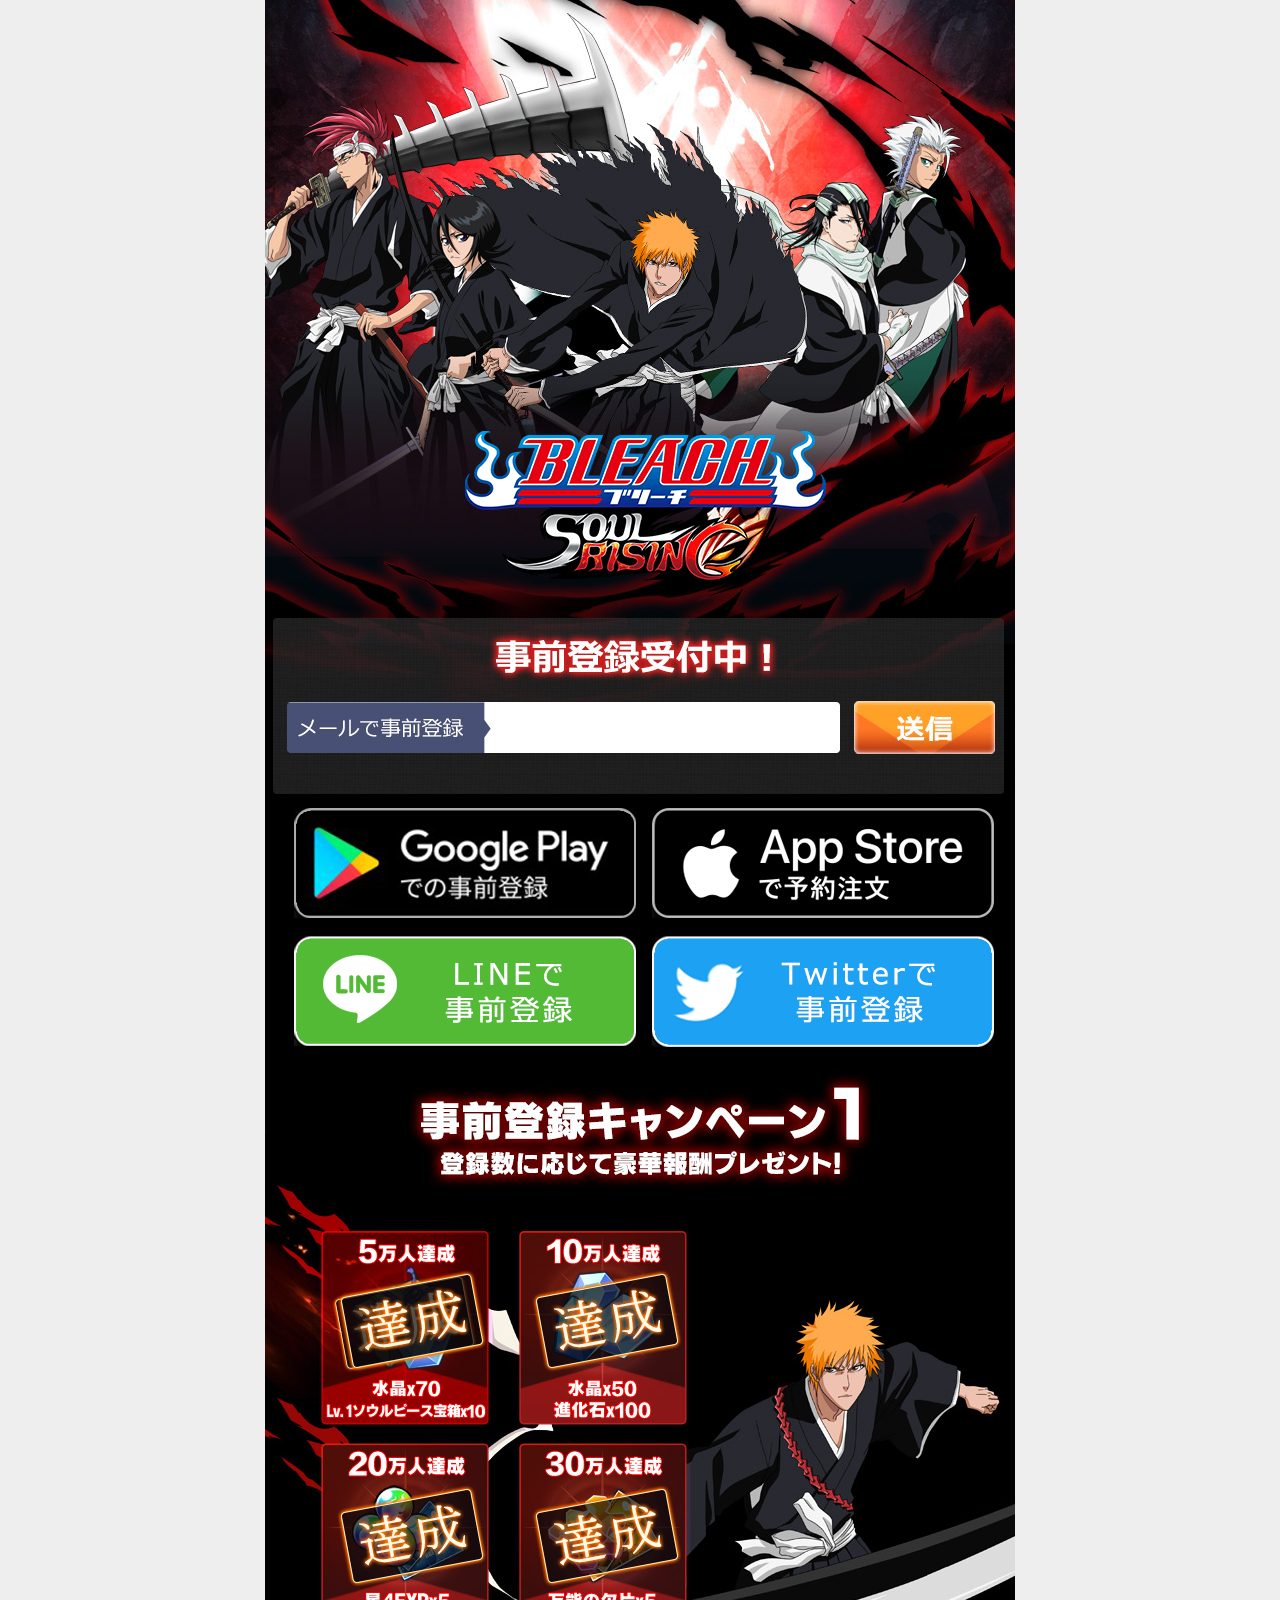
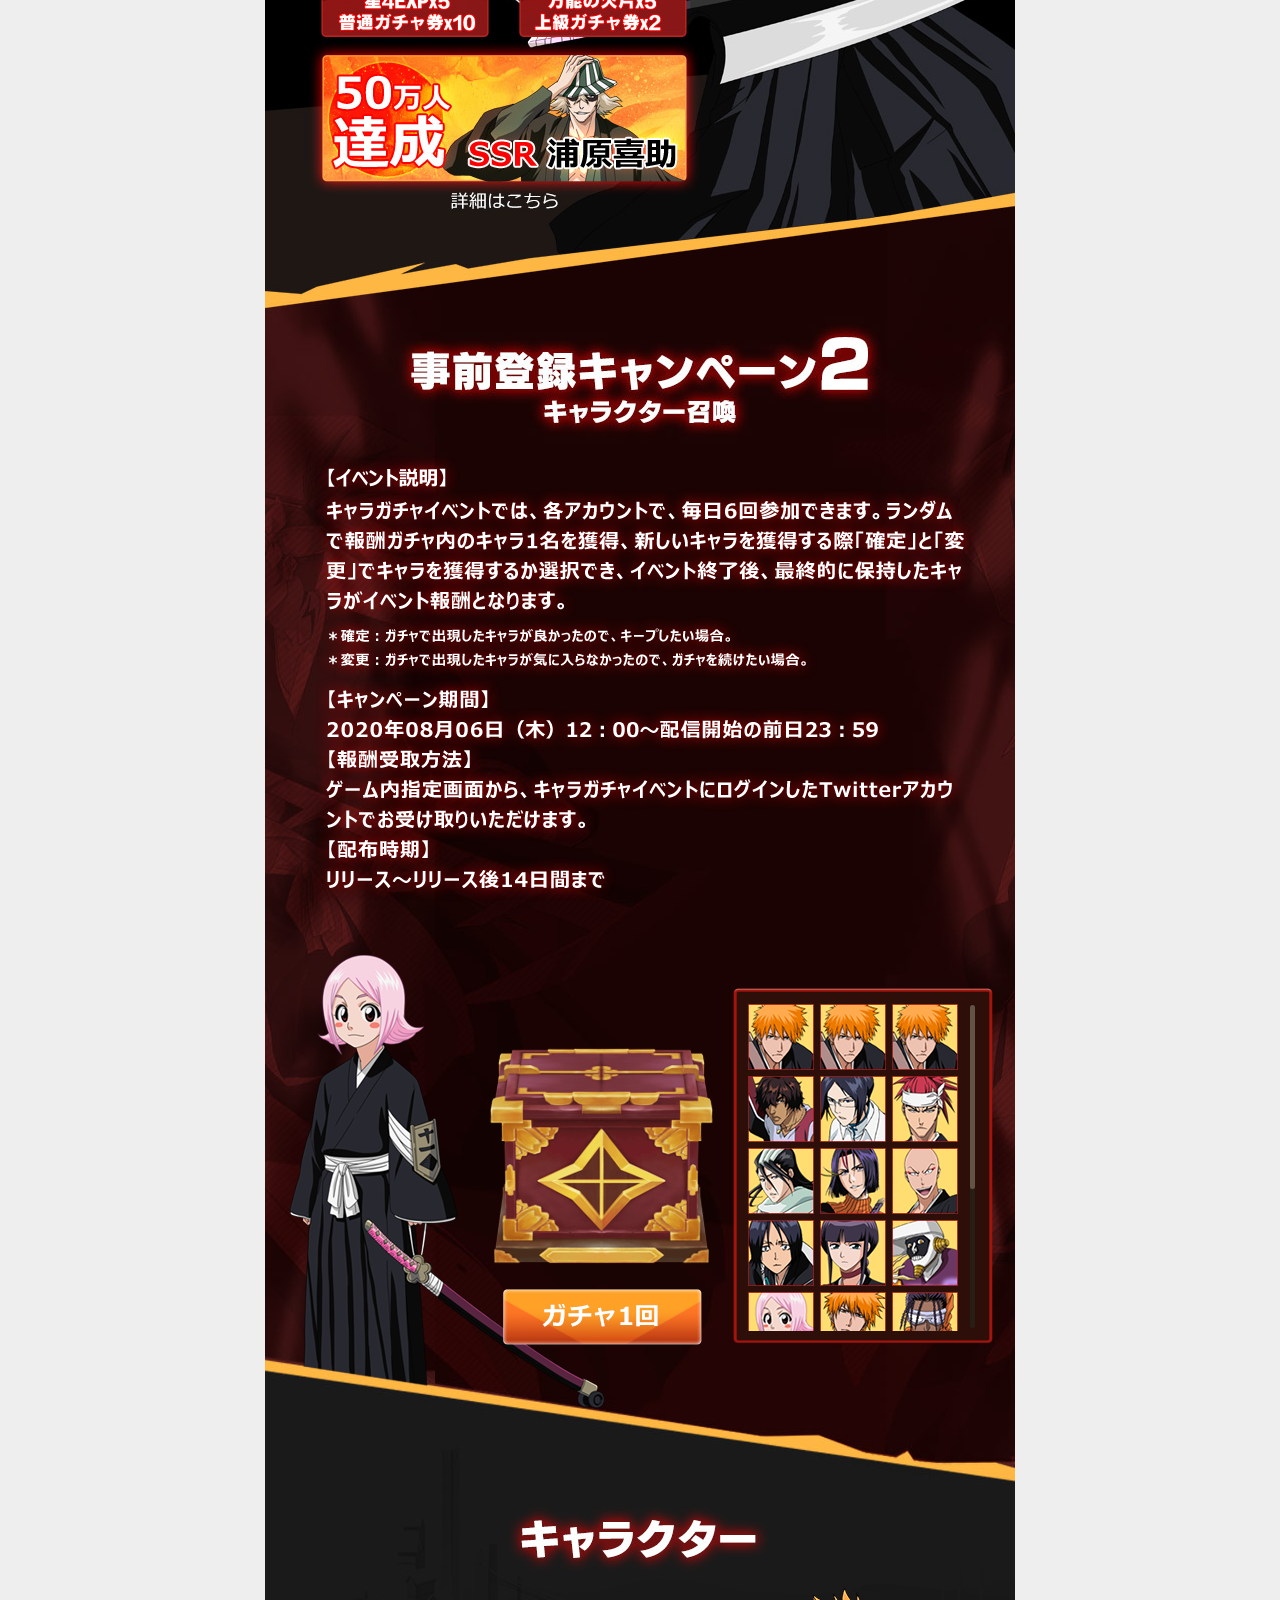
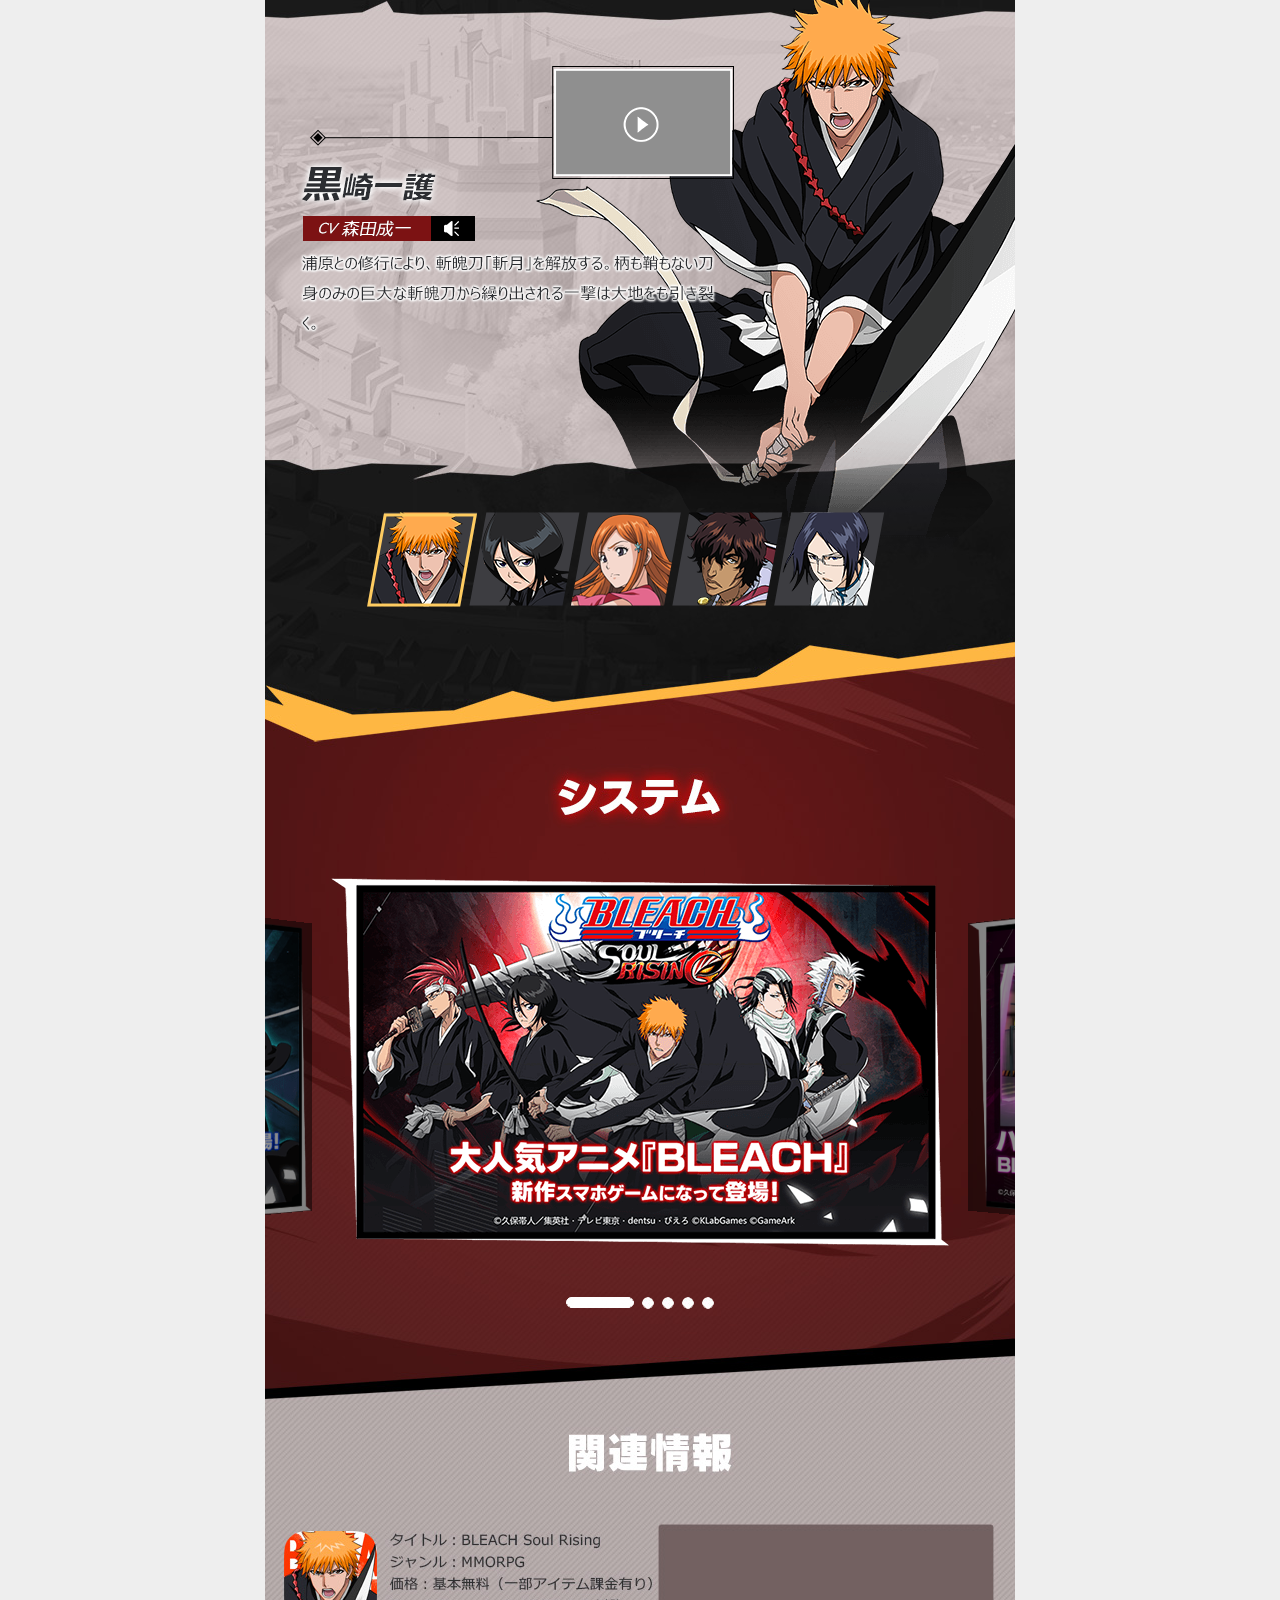
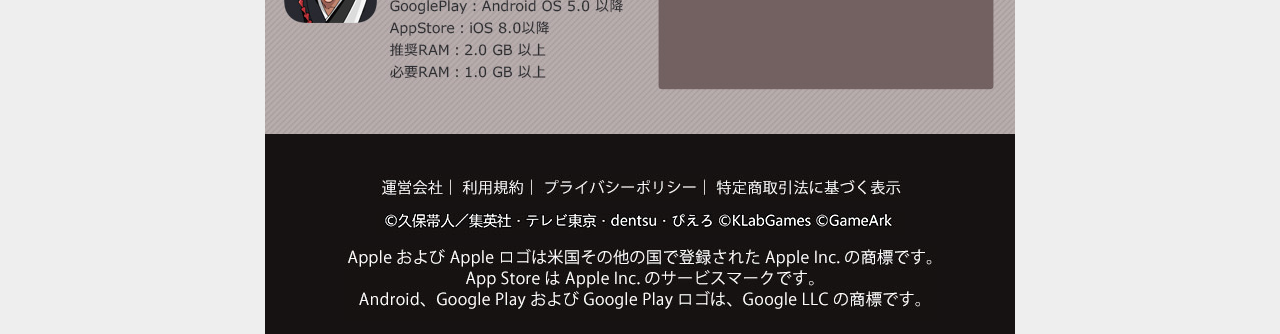
==== commit 0358dbde: "s" ====
--- a/index.html
+++ b/index.html
@@ -5,7 +5,7 @@
 <meta name="viewport" content="width=device-width,initial-scale=1, maximum-scale=1, minimum-scale=1, user-scalable=no">
 <meta name="keywords" content=""/>
 <meta name="description" content="">
-<title>真是最后一次了</title>
+<title>1111</title>
 
 <link rel="stylesheet" href="css/swiper-bundle.min.css">
 <style>
@@ -14,7 +14,7 @@
     .scrollone  {width:230px;height: 329px;}
 	.scrollone .swiper-slide {height: auto; -webkit-box-sizing: border-box; box-sizing: border-box; padding: 0x;}
 	.scrollone .swiper-slide p img{margin-right:6px;margin-bottom:3px;}
-	.scrollone .swiper-slide p {height:57px; margin-top: 2px;}
+	.scrollone .swiper-slide p {height:58px; margin-top: 2px;}
 
   </style>
 <link rel="stylesheet" type="text/css"  href="css/colorbox.css">
@@ -120,7 +120,7 @@
 			<div class="swiper-container scrollone">
 				<div class="swiper-wrapper">
 				<div class="swiper-slide">
-					<p><img src="images/6.png"><img src="images/6.png"><img src="images/6.png"></p>
+					<p><img src="images/1.png"><img src="images/1.png"><img src="images/1.png"></p>
 					<p><img src="images/4.png"><img src="images/5.png"><img src="images/6.png"></p>
 					<p><img src="images/7.png"><img src="images/8.png"><img src="images/9.png"></p>
 					<p><img src="images/10.png"><img src="images/11.png"><img src="images/12.png"></p>
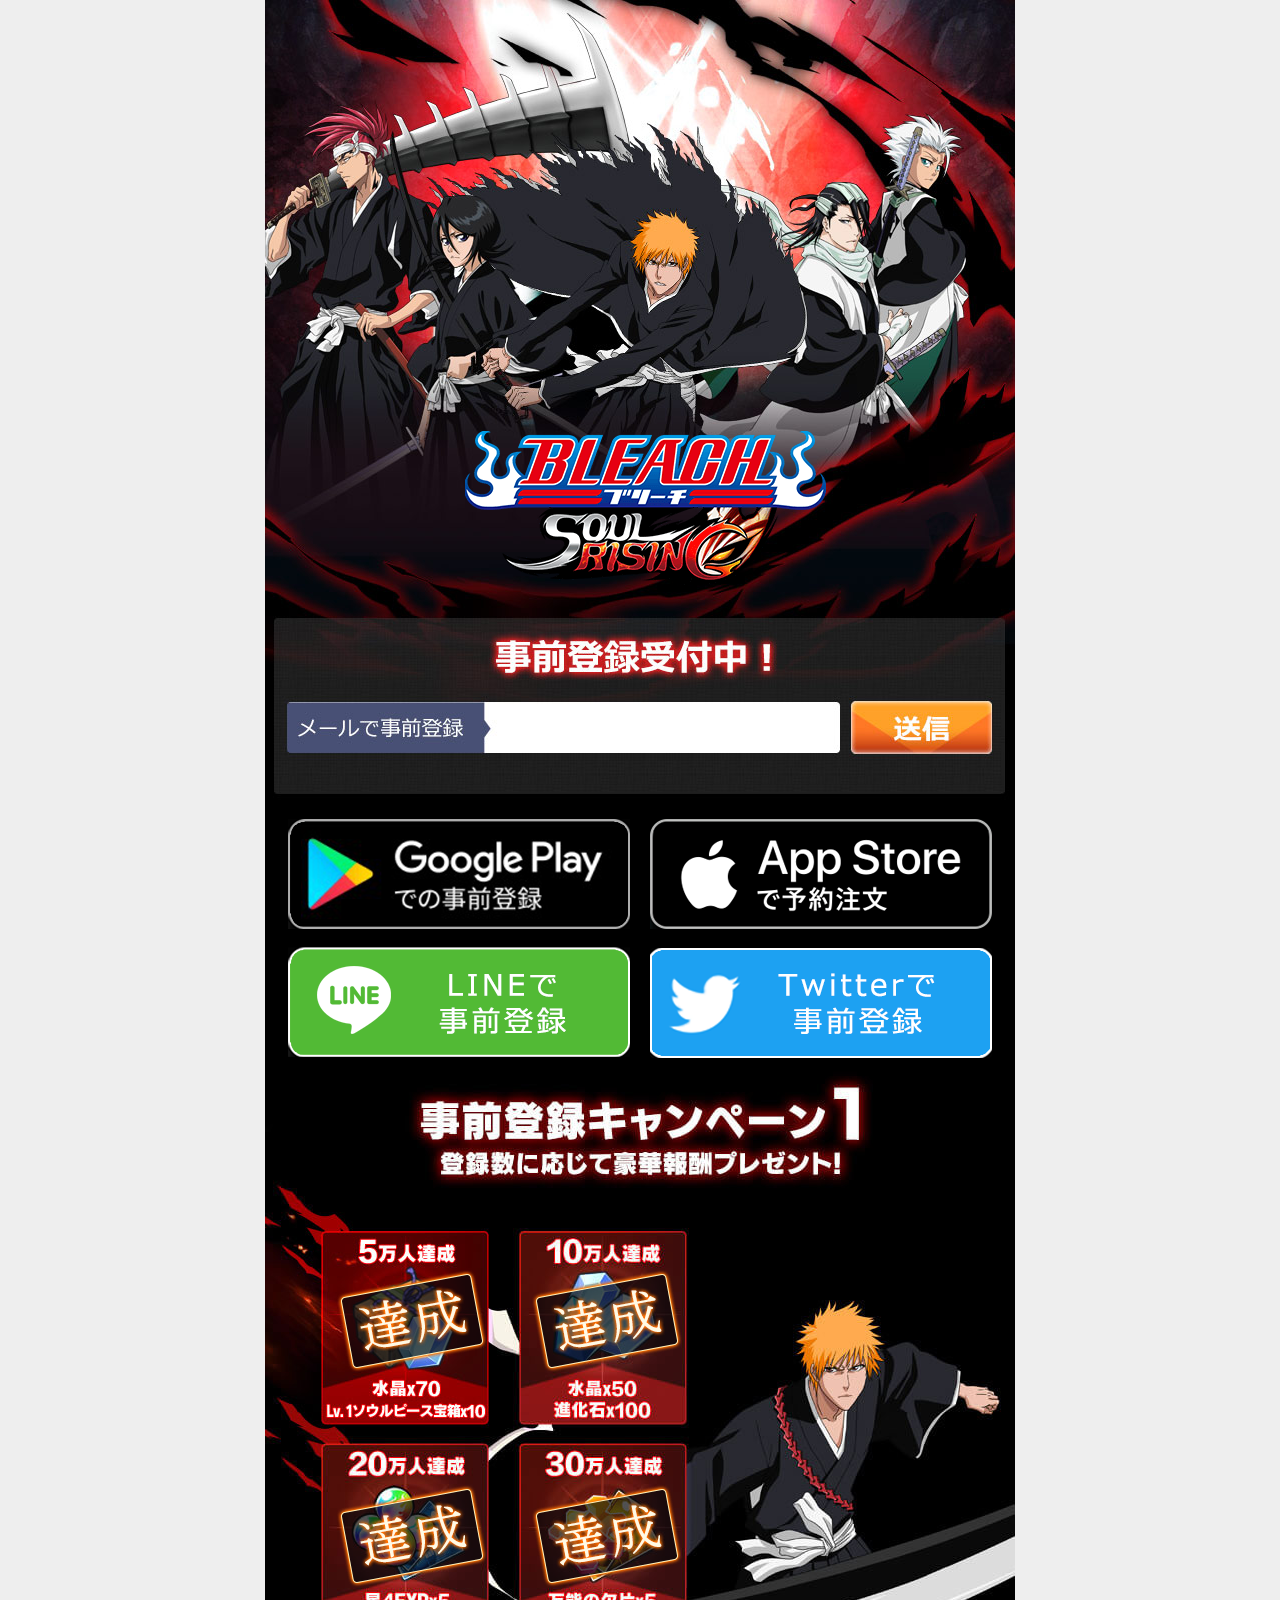
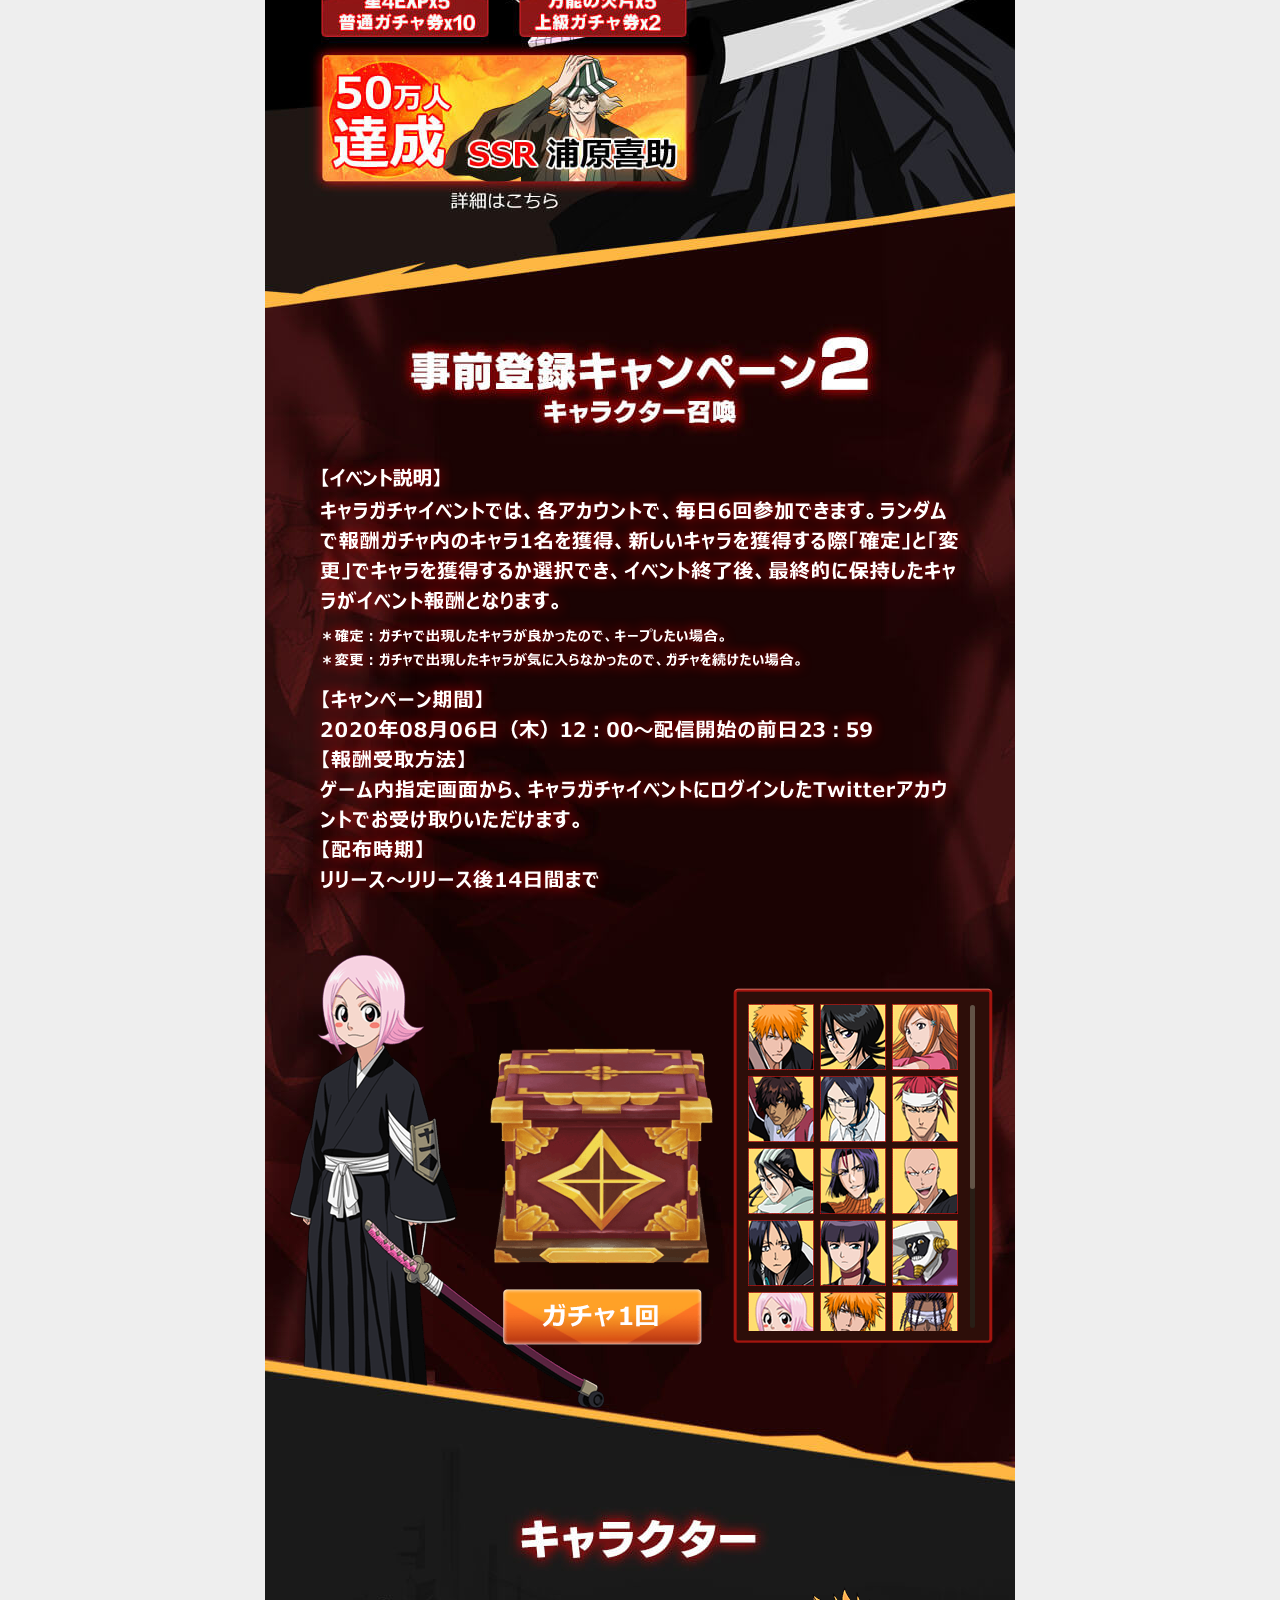
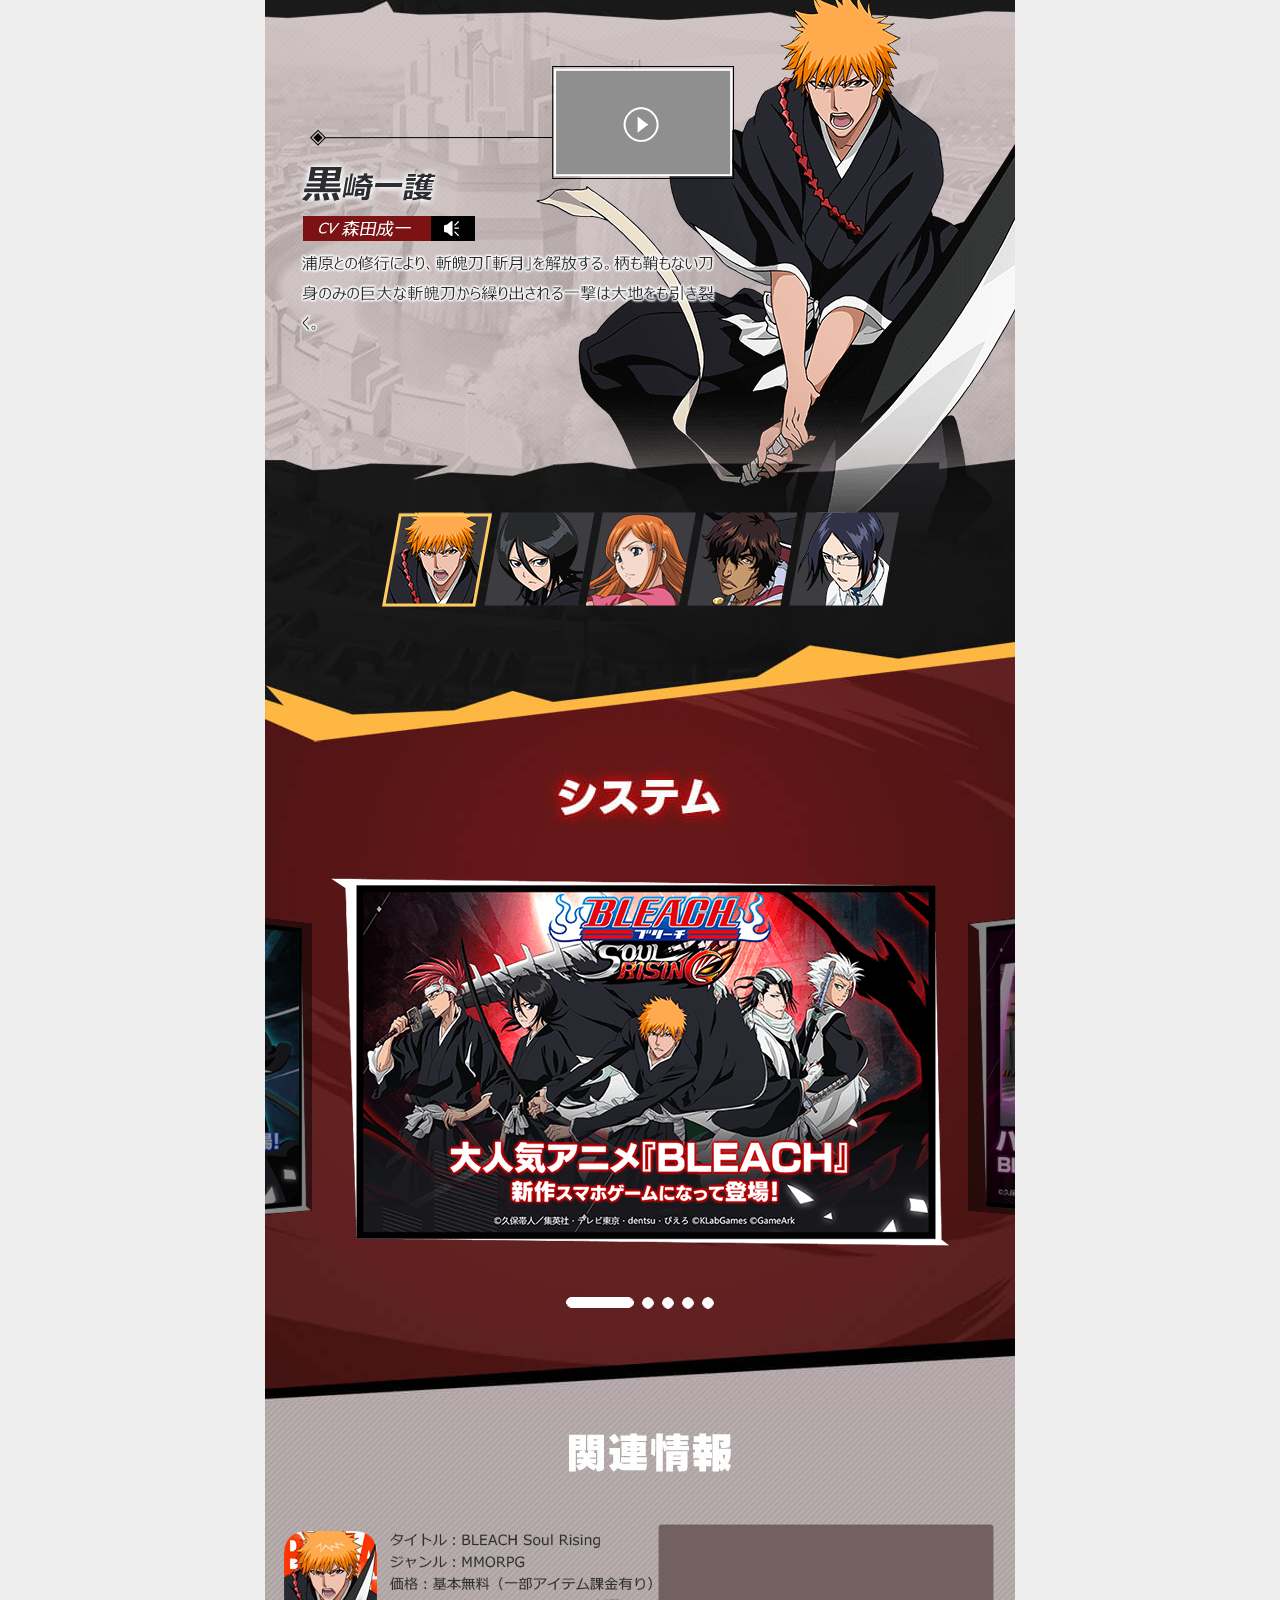
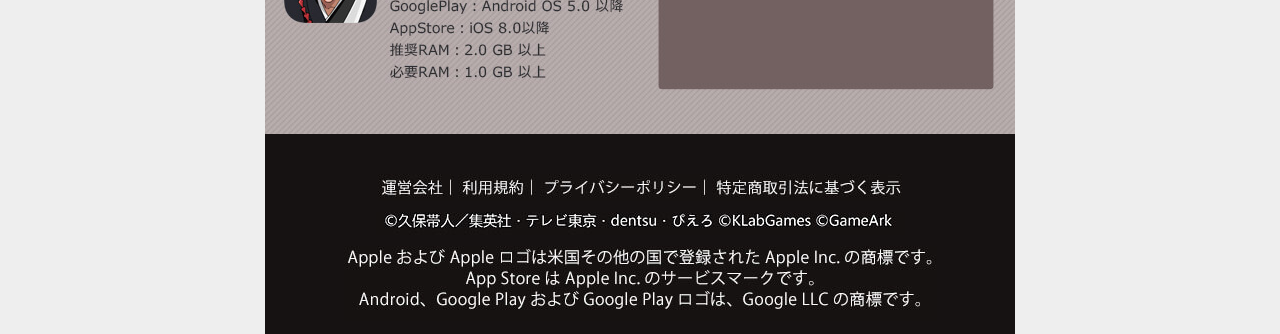
==== commit 296adef0: "2" ====
--- a/index.html
+++ b/index.html
@@ -5,69 +5,59 @@
 <meta name="viewport" content="width=device-width,initial-scale=1, maximum-scale=1, minimum-scale=1, user-scalable=no">
 <meta name="keywords" content=""/>
 <meta name="description" content="">
-<title>1111</title>
-
+<title>手机端</title>
 <link rel="stylesheet" href="css/swiper-bundle.min.css">
-<style>
-	/* .scrollwrap{width:264px; padding-top:17px;height:358px; background:yellowgreen; position:absolute;top:20px;right:20px;box-sizing:border-box;z-index:2;}  */
-	.scrollwrap{width:264px; padding-top:17px;height:358px; background:url(images/scroll_bg_03.png); position:absolute;top:685px;right:20px;box-sizing:border-box;z-index:2;}
-    .scrollone  {width:230px;height: 329px;}
-	.scrollone .swiper-slide {height: auto; -webkit-box-sizing: border-box; box-sizing: border-box; padding: 0x;}
-	.scrollone .swiper-slide p img{margin-right:6px;margin-bottom:3px;}
-	.scrollone .swiper-slide p {height:58px; margin-top: 2px;}
-
-  </style>
 <link rel="stylesheet" type="text/css"  href="css/colorbox.css">
 <link rel="stylesheet" type="text/css" href="css/index.css" />
 </head>
 <body>
 		<!--点击发送信息没input输入-->
-	<div class="tc_wrong">    
+	<div class="tc_wrong" style="display: none;">    
 		<div class="closed"><img src="images/close.png" alt=""></div>
 	</div>
 	<!--点击发送信息没input没有输入-->
-	<div class="tc_loser" >    
-		<div class="closed"><img src="images/close.png" alt=""></div>
-	</div>
-
-	<div class="tc_loser_red">    
+	<div class="tc_loser" style="display: none;">    
+		<div class="closed"><img src="images/close.png" alt=""></div>
+	</div>
+
+	<div class="tc_loser_red" style="display: none;">    
 		<div class="closed"><img src="images/close.png" alt=""></div>
 	</div>
 	<!--点击发送信息input输入内容-->
-	<div class="tc_succes">    
+	<div class="tc_succes" style="display: none;">    
 		<div class="closed"><img src="images/close.png" alt=""></div>
 		<div class="tc_ico">
 			<a href="#" style="margin-right:10px;"> <img src="images/tc_lose_img1.png"/></a><a href="#"><img src="images/tc_lose_img2.png"/></a>
 		</div>
 	</div>
 	<!--达成部分下面详细信息-->
-	<div class="tc_detail" >    
+	<div class="tc_detail" style="display: none;">    
 		<div class="closed"><img src="images/close.png" alt=""></div>
 	</div>
 	<!--没有登录twitter提示-->
-	<div class="tc_twitter" >    
+	<div class="tc_twitter" style="display: none;">    
 		<div class="closed"><img src="images/close.png" alt=""></div>
 		<div class="btn_twitter">
 			<img src="images/twitter.png"/>
 		</div>
 	</div>
 	<!--今日达到上限提示-->
-	<div class="tc_topvalue">    
+	<div class="tc_topvalue" style="display: none;">    
 		<div class="closed"><img src="images/close.png" alt=""></div>
 	</div>
 	<!--需要确认提示-->
-	<div class="tc_confirm" >    
+	<div class="tc_confirm" style="display: none;" >    
 		<div class="closed"><img src="images/close.png" alt=""></div>
 		<div class="btn_confirm">
-			<img src="images/tc_btn_sure.png"/><img src="images/tc_btn_quxiao.png"/>
+			<a href="#"><img src="images/tc_btn_sure.png"/></a><a href="#"><img src="images/tc_btn_quxiao.png"/></a>
 		</div>
 	</div>
 
 	<!--需要确认提示1-->
-	<div class="tc_confirm_1" >    
+	<div class="tc_confirm_1" style="display: none;" >    
 		<div class="closed"><img src="images/close.png" alt=""></div>
 		<div class="btn_confirm">
-			<img src="images/tc_btn_sure.png"/><img src="images/tc_btn_quxiao.png"/>
+			<a href="#"><img src="images/tc_btn_sure.png"/></a><a href="#"><img src="images/tc_btn_quxiao.png"/></a>
 		</div>
 	</div>
 
@@ -120,7 +110,7 @@
 			<div class="swiper-container scrollone">
 				<div class="swiper-wrapper">
 				<div class="swiper-slide">
-					<p><img src="images/1.png"><img src="images/1.png"><img src="images/1.png"></p>
+					<p><img src="images/1.png"><img src="images/2.png"><img src="images/3.png"></p>
 					<p><img src="images/4.png"><img src="images/5.png"><img src="images/6.png"></p>
 					<p><img src="images/7.png"><img src="images/8.png"><img src="images/9.png"></p>
 					<p><img src="images/10.png"><img src="images/11.png"><img src="images/12.png"></p>
@@ -222,15 +212,15 @@
 				</div>
 				<div class="swiper-pagination"></div>
 			  </div>
-			</div>
-		</div>
-	</div> 
+		</div>
+	</div>
 	<!--第六屏幕 --> 
 	<div class="page6" id="section6">
 	  <div class="main_center">
 			<div class='twitter_box'>
 				<iframe src="https://twitter.com/iryu_cone" style="border: medium none; overflow: hidden; width:100%; height:100%;" allowtransparency="true" frameborder="0" ></iframe>
-			</div></div>
+			</div>
+		</div>
 	</div>
 	<!--第七屏幕 --> 
 	<div class="page7">
@@ -243,36 +233,36 @@
 			</div>
 		   <div><img src="images/footer_01.jpg"></div>
 		   <div><img src="images/footer_02.jpg"></div>
-	 </div>
-	<div id="top-back"><a href="#section1">頂部</a></div> 
+		 </div>
+	</div>
+	<div id="top-back"><a href="#section1"></a></div> 
 	<script type="text/javascript" src="js/jquery-1.10.1.min.js"></script>
 	<script type="text/javascript" src="js/swiper-bundle.min.js"></script>
 	<script type="text/javascript" src="js/jquery.colorbox.js"></script>
 	<script type="text/javascript" src="js/common.js"></script>  
 	<script>
 		var swiper = new Swiper('.box3', {
-        effect: 'coverflow',
-        grabCursor: true,
-        centeredSlides: true,
-    slidesPerView: 'auto',
-    pagination: {
-    el: '.swiper-pagination',
-    clickable: true,
-        },
-      
-        loop : true,
-        initialSlide :0
-    });
-
+			effect: 'coverflow',
+			grabCursor: true,
+			centeredSlides: true,
+			slidesPerView: 'auto',
+			pagination: {
+			el: '.swiper-pagination',
+			clickable: true,
+			},
+
+			loop : true,
+			initialSlide :0
+		});
 		var swiper1 = new Swiper('.scrollone', {
-		direction: 'vertical',
-		slidesPerView: 'auto',
-		freeMode: true,
-		scrollbar: {
+			direction: 'vertical',
+			slidesPerView: 'auto',
+			freeMode: true,
+			scrollbar: {
 			el: '.swiper-scrollbar',
 			//	hide: true,
-		},
-		mousewheel: true,
+			},
+			mousewheel: true,
 		});
 	</script>
 </body>
--- a/css/index.css
+++ b/css/index.css
@@ -13,7 +13,7 @@
   margin: 0;
   padding: 0;
 }
-
+.input1 p{margin: 0;padding:0;}
 /*body{ margin:0; padding:0; font:normal 100% "Microsoft YaHei",\5b8b\4f53,Arial, Helvetica, sans-serif; -webkit-tap-highlight-color: rgba(0,0,0,0);}
  div,p,ul,ol,li,dl,dt,dd,h1,h2,h3,h4,h5,h6,form,input,select,textarea,table,td{ margin:0; padding:0;}.clearfix:after {content:"";display:block;height:0;clear:both;} 
 .clearfix {zoom:1;}
@@ -30,11 +30,10 @@
 /*第一屏*/
 body{ max-width: 750px; width: 750px; font-size: 14px; margin:0 auto;}
 .page1{width:750px; height:1068px;background: url(../images/phone_bg_01.jpg); position: relative;}
-.page1_ico_bg{width:750px; position: absolute; top: 803px; left: 0px; display: flex; justify-content:space-between; flex-wrap: wrap;}
 .logo{position: absolute; top:426px; left: 200px;}
 .input1 {height: 44px; width: 309px;position: absolute; top: 705px;left: 248px; }
 .text_content1{width:309px; height:44px; line-height:44px; background:none; font-size:24px; float:left; border:none; overflow:hidden; text-align:center; }
-.login_btn a{position: absolute;top: 699px; left: 613px; width: 122px; height: 42px; display: block;}
+.login_btn a{position: absolute;top: 699px; left: 585px; width: 142px; height: 57px; display: block;}
 /*第二屏*/
 .page2{width:750px; height:832px;background: url(../images/phone_bg_02.jpg); position: relative;}
 .da_cheng01{position:absolute; top:200px; left:70px; width:149px; height:105px;}
@@ -43,11 +42,14 @@
 .da_cheng04{position:absolute; top:415px; left:265px; width:149px; height:105px;}
 .details a{position:absolute; top:712px; left:94px; width:317px; height:58px; display: block; cursor: pointer; z-index:10;}
 /*第三屏*/
-
+.page3{width:750px; height:1200px;background: url(../images/phone_bg_03.jpg); position: relative;}
 .click_btn{position:absolute; bottom:148px; left: 220px; z-index:3;}
 .box_img{position:absolute; bottom:220px; left: 220px;z-index:3;}
-.text{position: absolute; top:144px; left: 41px;z-index:1;}
-
+.scrollwrap{width:264px; padding-top:17px;height:358px; background:url(../images/scroll_bg_03.png); position:absolute;top:685px;right:20px;box-sizing:border-box;z-index:2;}
+.scrollone{width:230px;height: 329px;}
+.scrollone .swiper-slide {height: auto; -webkit-box-sizing: border-box; box-sizing: border-box; padding: 0x;}
+.scrollone .swiper-slide p img{margin-right:6px;margin-bottom:3px;}
+.scrollone .swiper-slide p {height:58px; margin-top: 2px;}
 /*第四屏*/
 .main_center{width: 750px;position: relative;margin: 0 auto;}
 .page4{width:750px; height:850px;background: url(../images/phone_bg_04.jpg); position: relative;margin-top:-1px;}
@@ -66,7 +68,7 @@
 .role_img3{position:absolute; top:0px; right:0px; opacity:0; -webkit-transform:translate(100%, 0); transform: translate(100%, 0); -webkit-transition:all 0.3s; transition:all 0.3s;}
 .role_img4{position:absolute; top:0px; right:0px; opacity:0; -webkit-transform:translate(100%, 0); transform: translate(100%, 0); -webkit-transition:all 0.3s; transition:all 0.3s;}
 .role_img5{position:absolute; top:0px; right:0px; opacity:0; -webkit-transform:translate(100%, 0); transform: translate(100%, 0); -webkit-transition:all 0.3s; transition:all 0.3s;}
-
+.game_roles .swiper_dock_list{ width:520px; height:101px;position:relative;background:url(../images/small_btn_03.png) no-repeat; z-index:10; margin:0 auto;}
 .game_roles .swiper_dock_list li:nth-child(1),.game_roles .swiper_dock_list li:nth-child(2),.game_roles .swiper_dock_list li:nth-child(3),.game_roles .swiper_dock_list li:nth-child(4),.game_roles .swiper_dock_list li:nth-child(5){width:111px; height:94px; cursor:pointer; }
 .game_roles .swiper_dock_list li:nth-child(1){position: absolute; top:5px; left:2px;}
 .game_roles .swiper_dock_list li:nth-child(2){position: absolute; top:5px; left:104px;}
@@ -79,13 +81,14 @@
 .game_roles .swiper-slide-active .role_img{opacity:1; -webkit-transform:translate(0, 0); transform: translate(0, 0); -webkit-transition: all 0.3s; transition: all 0.3s;}
 .game_roles .swiper-slide-active .role_jineng{opacity:1; -webkit-transform:translate(0, 0); transform: translate(0, 0); -webkit-transition: all 0.5s; transition: all 0.5s;}
 a.video{    position: absolute; top: 71px;left: 135px;width: 50px;height: 30px;display: block;cursor: pointer;}
-.swiper_list{position:absolute;bottom:90px;left:100px;}
+
 /* .main_tro{position: absolute; top:190px; left: 15px; width:708px; height: 544px; }
 .main_tro .page4_tro_swiper{width:708px; height:441px ;}
 .main_tro .swiper-pagination{position:relative;width:708px; display: flex;}
 .page4_pagination span{display:block;width:185px; height:107px;opacity:1; border-radius:0; background:none}
 .page4_pagination span.swiper-pagination-bullet-active{display:block;width:185px; height:107px; opacity:0.9;box-shadow:0 0 10px #000;}
  */
+
 /*第五屏*/
 .page5{ background:url(../images/phone_bg_05.jpg) center center no-repeat; height:556px; padding-top:100px;margin-top:-1px;}
 .box3 {width: 750px;padding-bottom:46px;margin:0 auto;}
@@ -101,87 +104,48 @@
 .page7 .flex{ text-align: center;}
 .page7 div{margin-bottom: 8px;}
 /*返回顶部*/ 
+#top-back{ position:fixed; bottom:50px; right:50px; width:50px; height:74px; color:#fff; background:url(../images/top.png); text-align:center; line-height:50px; z-index:9;}
+#top-back a{color:#fff;width:50px; height:74px; display: block;}
+
+
+.card_role{position: absolute; bottom:54px; left:0px;z-index:1;}
+
 
 /*各种弹框*/ 
-.masked{background: rgba(0,0,0,0.8);position: fixed; display:none;width:100%;height:100%;left:0;top:0; z-index:11;}
+.masked{background: rgba(0,0,0,0.8);position: fixed; display:none;width:100%;height:100%;left:0;top:0; z-index:110;}
+.masked_main{background: rgba(0,0,0,0.8);position: fixed; display:none;width:100%;height:100%;left:0;top:0; z-index:11;}
 .login_box{width: 600px;position: fixed;color:#fff;top:50%;left:50%;transform:translate(-50%,-50%);padding:20px;display:none;z-index:12; transition: all 0.3s;}
 .login_content{width:600px; margin:0 auto; display: flex; justify-content: space-between;}
 .closed{float: right; height: 50px;margin-bottom: 10px;}
 .closed img{transition: all 0.3s;}
 .closed img:hover{transform:rotate(90deg);}
 
+.tc_loser{width: 538px; height:98px;background:url(../images/tc_cg_tip.png) no-repeat;position: fixed;color:#fff;top:50%;left:50%;transform:translate(-50%,-50%);z-index:120; transition: all 0.3s; display: none;}
+.tc_loser_red{width: 538px; height:98px;background:url(../images/tc_cg_red.png)  no-repeat;position: fixed;color:#fff;top:50%;left:50%;transform:translate(-50%,-50%);z-index:120; transition: all 0.3s;display: none;}
+.tc_twitter{width: 538px; height:253px;background:url(../images/tc_bg_43.png)  no-repeat;position: fixed;color:#fff;top:50%;left:50%;transform:translate(-50%,-50%);z-index:120; transition: all 0.3s;display: none;}
+.btn_twitter{display: flex;width: 538px; justify-content: center; margin-top: 150px;}
+.tc_topvalue{width: 538px; height:99px;background:url(../images/tc_bg_50.png)  no-repeat;position: fixed;color:#fff;top:50%;left:50%;transform:translate(-50%,-50%);z-index:120; transition: all 0.3s;display: none;}
+.tc_detail{width: 665px; height:720px;background:url(../images/tc_detail.png)  no-repeat;position: fixed;color:#fff;top:50%;left:50%;transform:translate(-50%,-50%);z-index:120; transition: all 0.3s;display: none;}
+.tc_confirm_1{width: 538px; height:238px;background:url(../images/tc_tip.png)  no-repeat;position: fixed;color:#fff;top:50%;left:50%;transform:translate(-50%,-50%);z-index:120; transition: all 0.3s;display: none;}
+.btn_confirm{display: flex;width: 538px; justify-content: center; margin-top: 100px;}
+.tc_confirm{width: 538px; height:238px;background:url(../images/tc_fim.png)  no-repeat;position: fixed;color:#fff;top:50%;left:50%;transform:translate(-50%,-50%);z-index:120; transition: all 0.3s;display: none;}
+.btn_confirm{display: flex;width: 538px; justify-content: center; margin-top: 141px;}
+.btn_confirm a:first-child{margin-right:40px;}
+.tc_succes{width: 538px; height:356px;background:url(../images/tc_succes.png)  no-repeat;position: fixed;color:#fff;top:50%;left:50%;transform:translate(-50%,-50%);z-index:120; transition: all 0.3s;display: none;}
+.tc_ico{display: flex;width: 538px; justify-content: center; margin-top: 245px;}
+.tc_wrong{width: 538px; height:166px;background:url(../images/tc_wrong.png)  no-repeat;position: fixed;color:#fff;top:50%;left:50%;transform:translate(-50%,-50%);z-index:120; transition: all 0.3s;display: none;}
+.text{position: absolute; top:156px; left: 35px;z-index:1;}
+.swiper_list{position:absolute;bottom:90px;left:115px;}
+.page1_ico_bg{width:750px; position: absolute; top: 794px; left: 0px; display: flex; justify-content:space-between; flex-wrap: wrap;}
 
-.tc_loser{width: 366px; height:67px;background:url(../images/tc_cg_tip.png) no-repeat;position: fixed;color:#fff;top:50%;left:50%;transform:translate(-50%,-50%);z-index:12; transition: all 0.3s; display: none;}
-.tc_loser_red{width: 366px; height:67px;background:url(../images/tc_cg_red.png)  no-repeat;position: fixed;color:#fff;top:50%;left:50%;transform:translate(-50%,-50%);z-index:12; transition: all 0.3s;display: none;}
-
-.tc_twitter{width: 368px; height:172px;background:url(../images/tc_bg_43.png)  no-repeat;position: fixed;color:#fff;top:50%;left:50%;transform:translate(-50%,-50%);z-index:12; transition: all 0.3s;display: none;}
-.btn_twitter{display: flex;width: 363px; justify-content: center; margin-top: 100px;}
-
-.tc_topvalue{width: 368px; height:67px;background:url(../images/tc_bg_50.png)  no-repeat;position: fixed;color:#fff;top:50%;left:50%;transform:translate(-50%,-50%);z-index:12; transition: all 0.3s;display: none;}
+/*角色弹框*/ 
+.login_content{width:600px; margin:0 auto;}
+.login_left,.login_center{width:314px;float:left;margin-right:10px;}
+.login_right{width:221px;float:left;}
+.card_show{animation:scaleA 1s .2s ease both;-webkit-animation:scaleA 1s .2s ease both;-ms-animation:scaleA 1s .2s ease both;-moz-animation:scaleA 1s .2s ease both;-o-animation:scaleA 1s .2s ease both;}
+@keyframes scaleA{0%{opacity:0;-webkit-transform:scale(2,2);}80%{-webkit-transform:scale(.9,.9);}100%{opacity:1;-webkit-transform:scale(1,1);}}
+.login_right{height:200px; padding-top: 122px;}
+.login_right p:first-child{margin-bottom: 10px;}
 
 
 
-/*后面添加的样式都在这里*/
-
-
-  .tc_detail{width: 588px; height:638px;background:url(../images/tc_detail.png)  no-repeat;position: fixed;color:#fff;top:50%;left:50%;transform:translate(-50%,-50%);z-index:12; transition: all 0.3s;display: none;}
-
-  .tc_confirm_1{width: 366px; height:162px;background:url(../images/tc_tip.png)  no-repeat;position: fixed;color:#fff;top:50%;left:50%;transform:translate(-50%,-50%);z-index:12; transition: all 0.3s;display: none;}
-  .btn_confirm{display: flex;width: 363px; justify-content: center; margin-top: 100px;}
-
-
-.tc_confirm{width: 366px; height:162px;background:url(../images/tc_fim.png)  no-repeat;position: fixed;color:#fff;top:50%;left:50%;transform:translate(-50%,-50%);z-index:12; transition: all 0.3s;display: none;}
-.btn_confirm{display: flex;width: 363px; justify-content: center; margin-top: 100px;}
-  
-
-.tc_succes{width: 366px; height:242px;background:url(../images/tc_succes.png)  no-repeat;position: fixed;color:#fff;top:50%;left:50%;transform:translate(-50%,-50%);z-index:12; transition: all 0.3s;display: none;}
-.tc_ico{display: flex;width: 366px; justify-content: center; margin-top: 168px;}
-
-.tc_wrong{width: 366px; height:113px;background:url(../images/tc_wrong.png)  no-repeat;position: fixed;color:#fff;top:50%;left:50%;transform:translate(-50%,-50%);z-index:12; transition: all 0.3s;display: none;}
-
-
-
-/* .scrollone  {width:230px;height: 329px;}
-.scrollone .swiper-slide {height: auto; -webkit-box-sizing: border-box; box-sizing: border-box; padding: 0x;}
-.scrollone .swiper-slide p img{margin-right:6px;margin-bottom:3px;} */
-.game_roles .swiper_dock_list{ width:520px; height:101px;position:relative;background:url(../images/small_btn_03.png) no-repeat; z-index:10; margin:0 auto;}
-
-/* .nav_ico{position: absolute; left: 0;top:0;width:79px; height: 79px; cursor: pointer;;}
-.sidenav  a{  display:block; height:27px;}
-.sidenav  a.nav_01{position:absolute; top:9px; left:14px;width:99px; background:url(../images/nav_01.png) no-repeat;}
-.sidenav  a.nav_02{position:absolute; top:62px; left:14px;width:218px; background:url(../images/nav_02.png) no-repeat;}
-.sidenav  a.nav_03{position:absolute; top:123px; left:14px;width:137px;  background:url(../images/nav_03.png) no-repeat;}
-.sidenav  a.nav_04{position:absolute; top:187px; left:14px;width:105px;  background:url(../images/nav_04.png) no-repeat;}
-.sidenav a.nav_05{position:absolute; top:248px; left:14px;width:106px;  background:url(../images/nav_05.png) no-repeat;}
-.sidenav  a.nav_01:hover,.sidenav  a.nav_01.on{ background:url(../images/nav_01_hover.png) no-repeat;}
-.sidenav  a.nav_02:hover,.sidenav  a.nav_02.on{ background:url(../images/nav_02_hover.png) no-repeat;}
-.sidenav  a.nav_03:hover,.sidenav  a.nav_03.on{ background:url(../images/nav_03_hover.png) no-repeat;}
-.sidenav  a.nav_04:hover,.sidenav  a.nav_04.on{ background:url(../images/nav_04_hover.png) no-repeat;}
-.sidenav  a.nav_05:hover,.sidenav  a.nav_05.on{ background:url(../images/nav_05_hover.png) no-repeat;}
-.sidenav { height: 316px; width: 0px; position: fixed; z-index: 111111; top: 0;  left: 80px; background: url(../images/nav_bg_02.png) no-repeat; 
- overflow-x: hidden; transition: 0.5s;  padding-top: 60px;}
-.sidenav a {text-decoration: none;font-size: 25px; color: #fff;display: block;transition: 0.3s;}
-.sidenav a:hover, .offcanvas a:focus{color: #f1f1f1;}
-.sidenav .closebtn {position: absolute; top: 0;right: 25px; font-size: 46px; margin-left: 50px;}
-@media screen and (max-height: 450px) {.sidenav {padding-top: 15px;}.sidenav a {font-size: 18px;}}
-#inline_content{ background:url(../images/input_cg.jpg);width:790px; height: 416px; overflow: hidden; position:relative;}
-.one{position:absolute; bottom:10px;left:10px; }
-.two{position:absolute; bottom:10px; left:210px;}
-.three{position:absolute; bottom:10px; left:395px;}
-.four{position:absolute; bottom:10px;left:590px;} 
-.tcmain{width:264px; padding-top:10px;height:357px; background:url(../images/scroll_bg_03.png); position:absolute;top:473px;right:20px;box-sizing:border-box;text-align:center; z-index:2;}
-#tc-wrapper1{ height: 336px; position: relative;width:90%;margin:0 auto;}
- .num-list li img{margin-bottom:4px;margin-right: 10px;}
-
-*/
-
-
-.card_role{position: absolute; bottom:54px; left:0px;z-index:1;}
-.page3{width:750px; height:1200px;background: url(../images/phone_bg_03.jpg); position: relative;}
-
-.login_right{height:200px; padding-top: 122px;}
-.login_right p:first-child{margin-bottom: 10px;}
-
-#top-back{ position:fixed; bottom:50px; right:50px; width:50px; height:74px; color:#fff; background:url(../images/top.png); text-align:center; line-height:50px; z-index:9;}
-#top-back a{color:#fff;width:50px; height:74px; display: block;}
-.text{position: absolute; top:156px; left: 41px;z-index:1;}